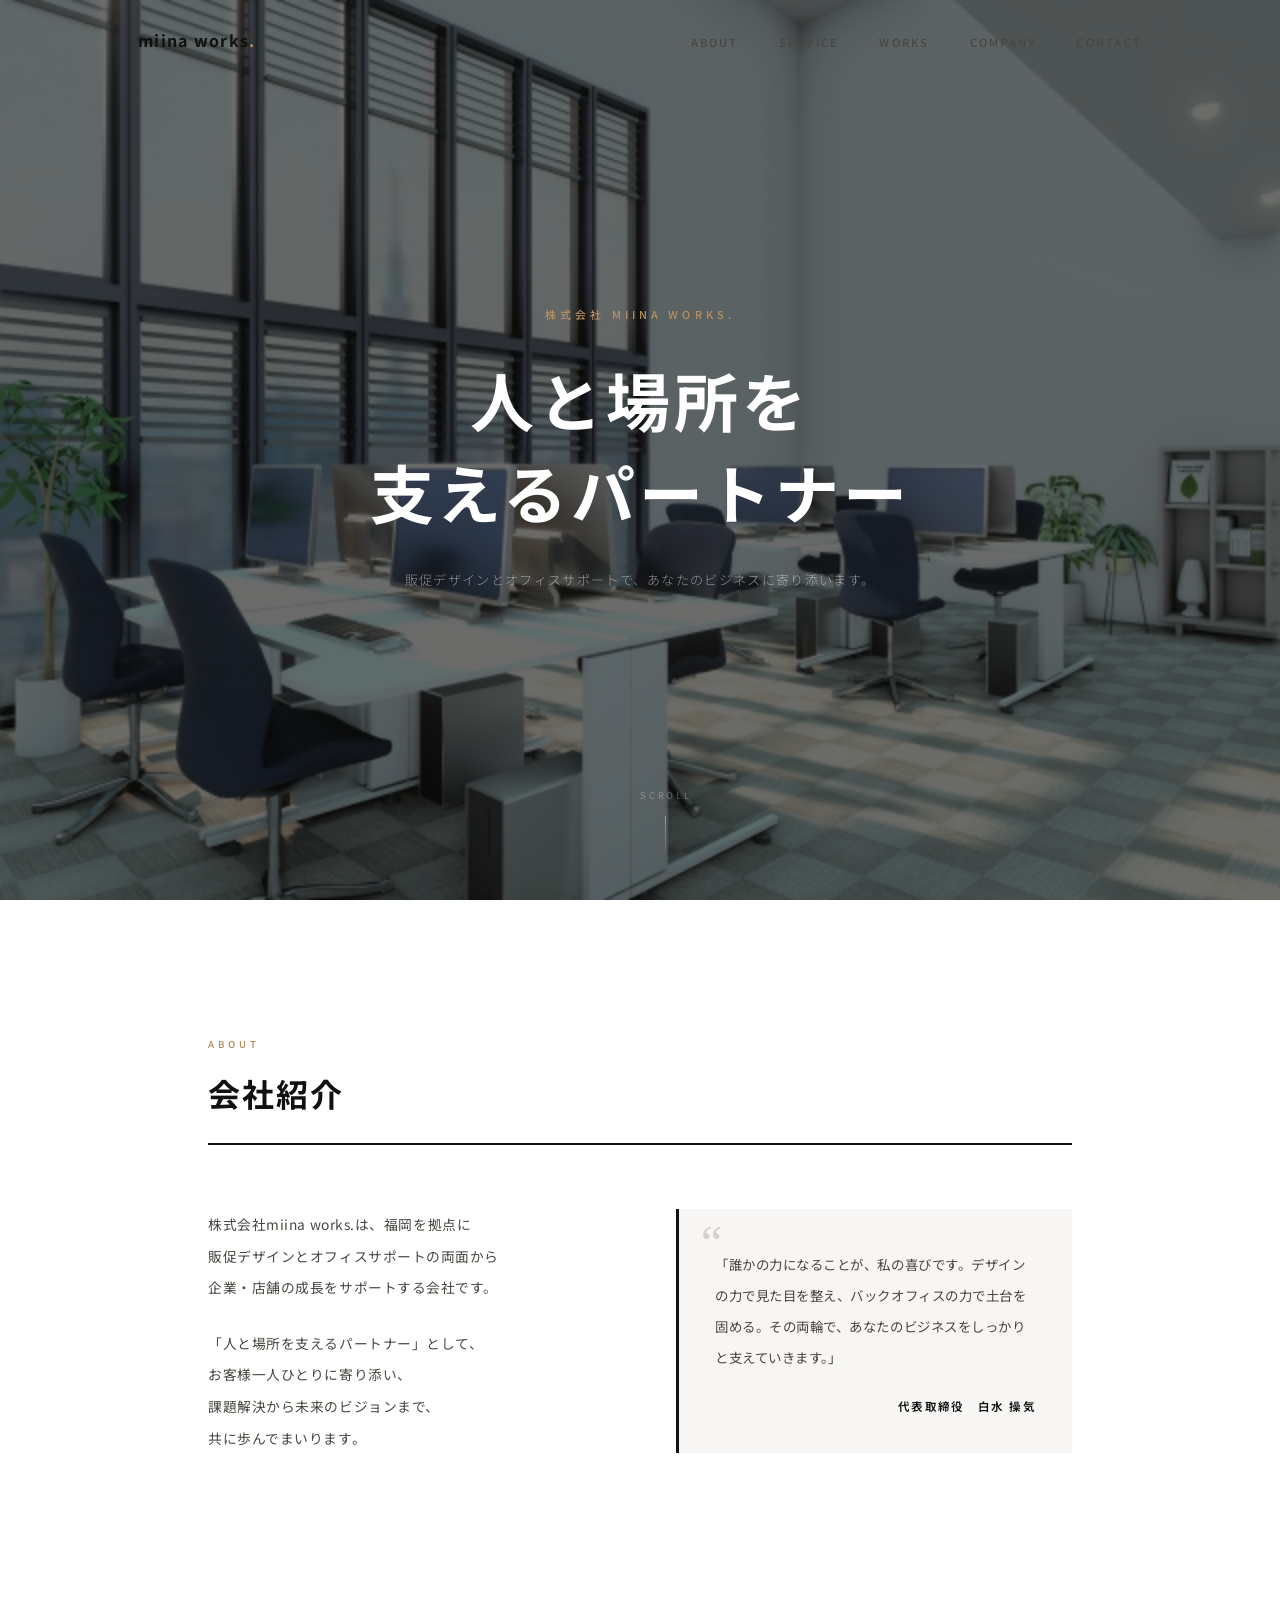
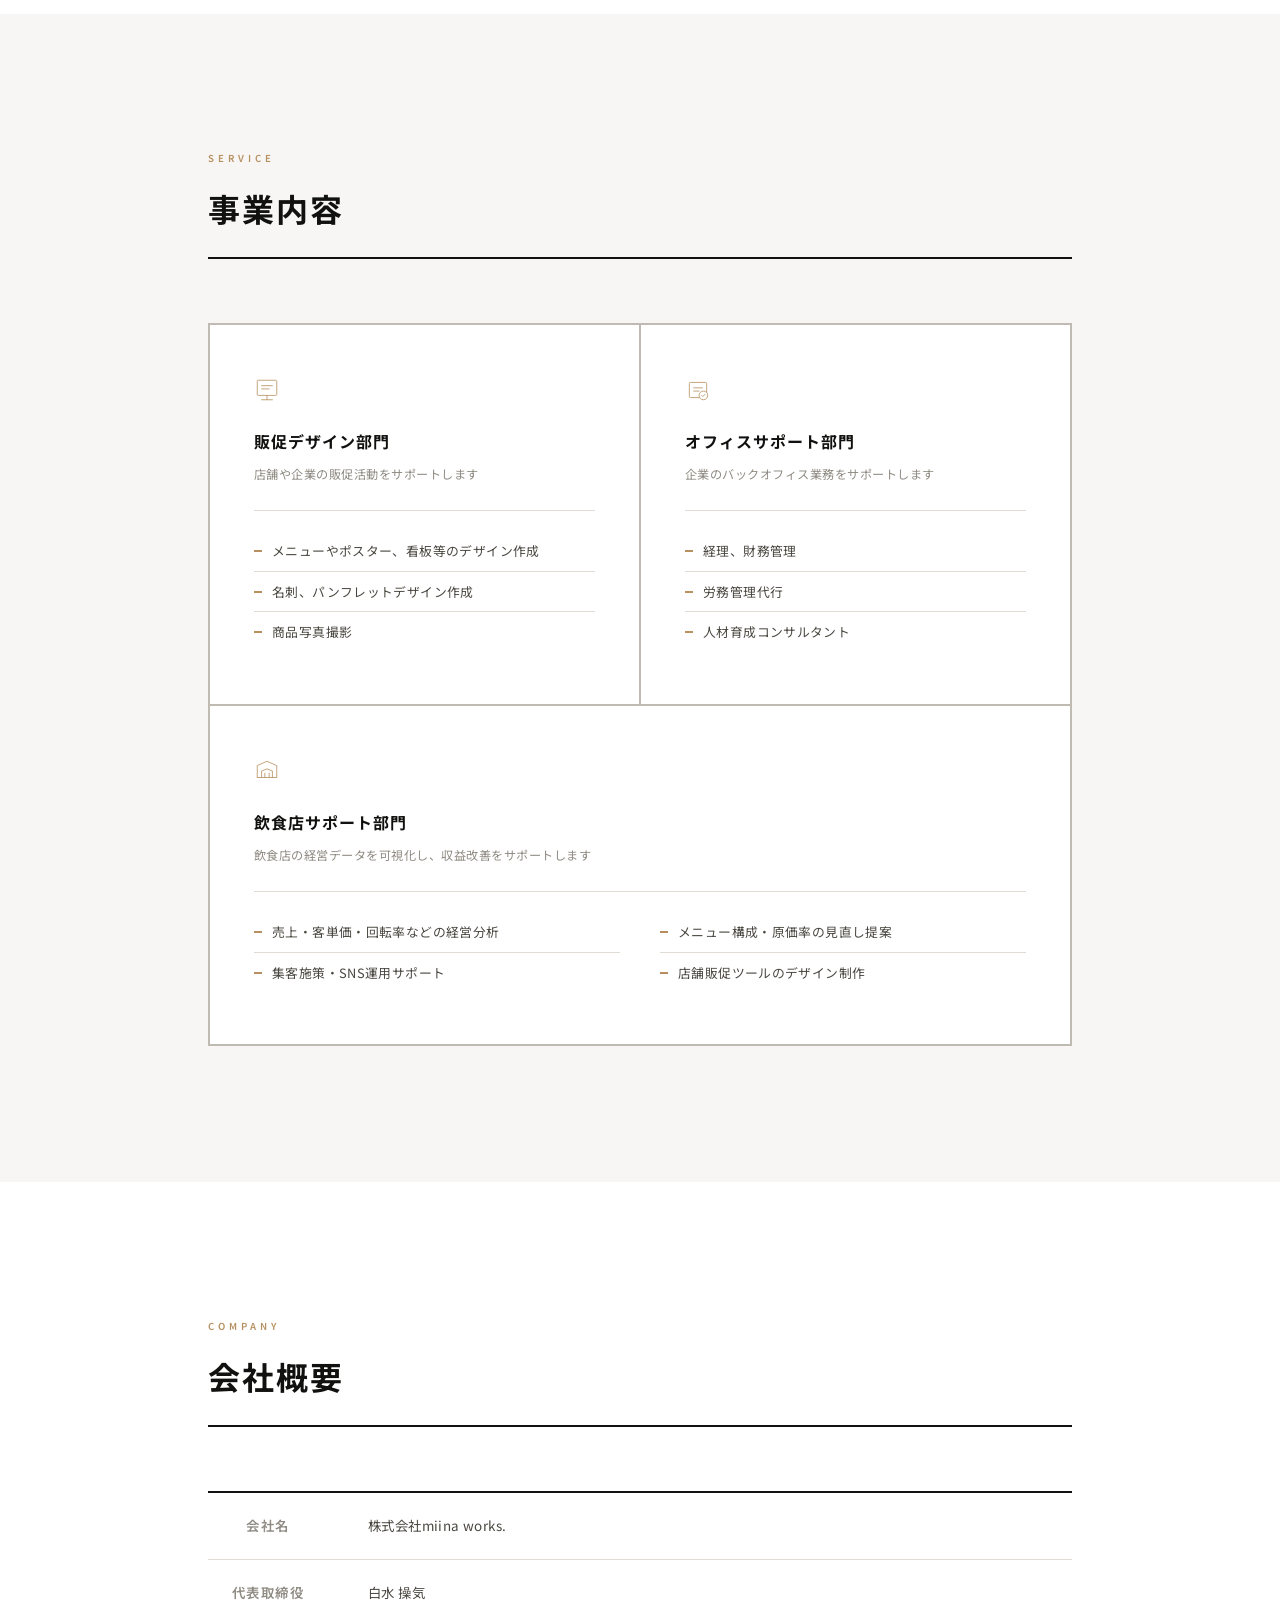
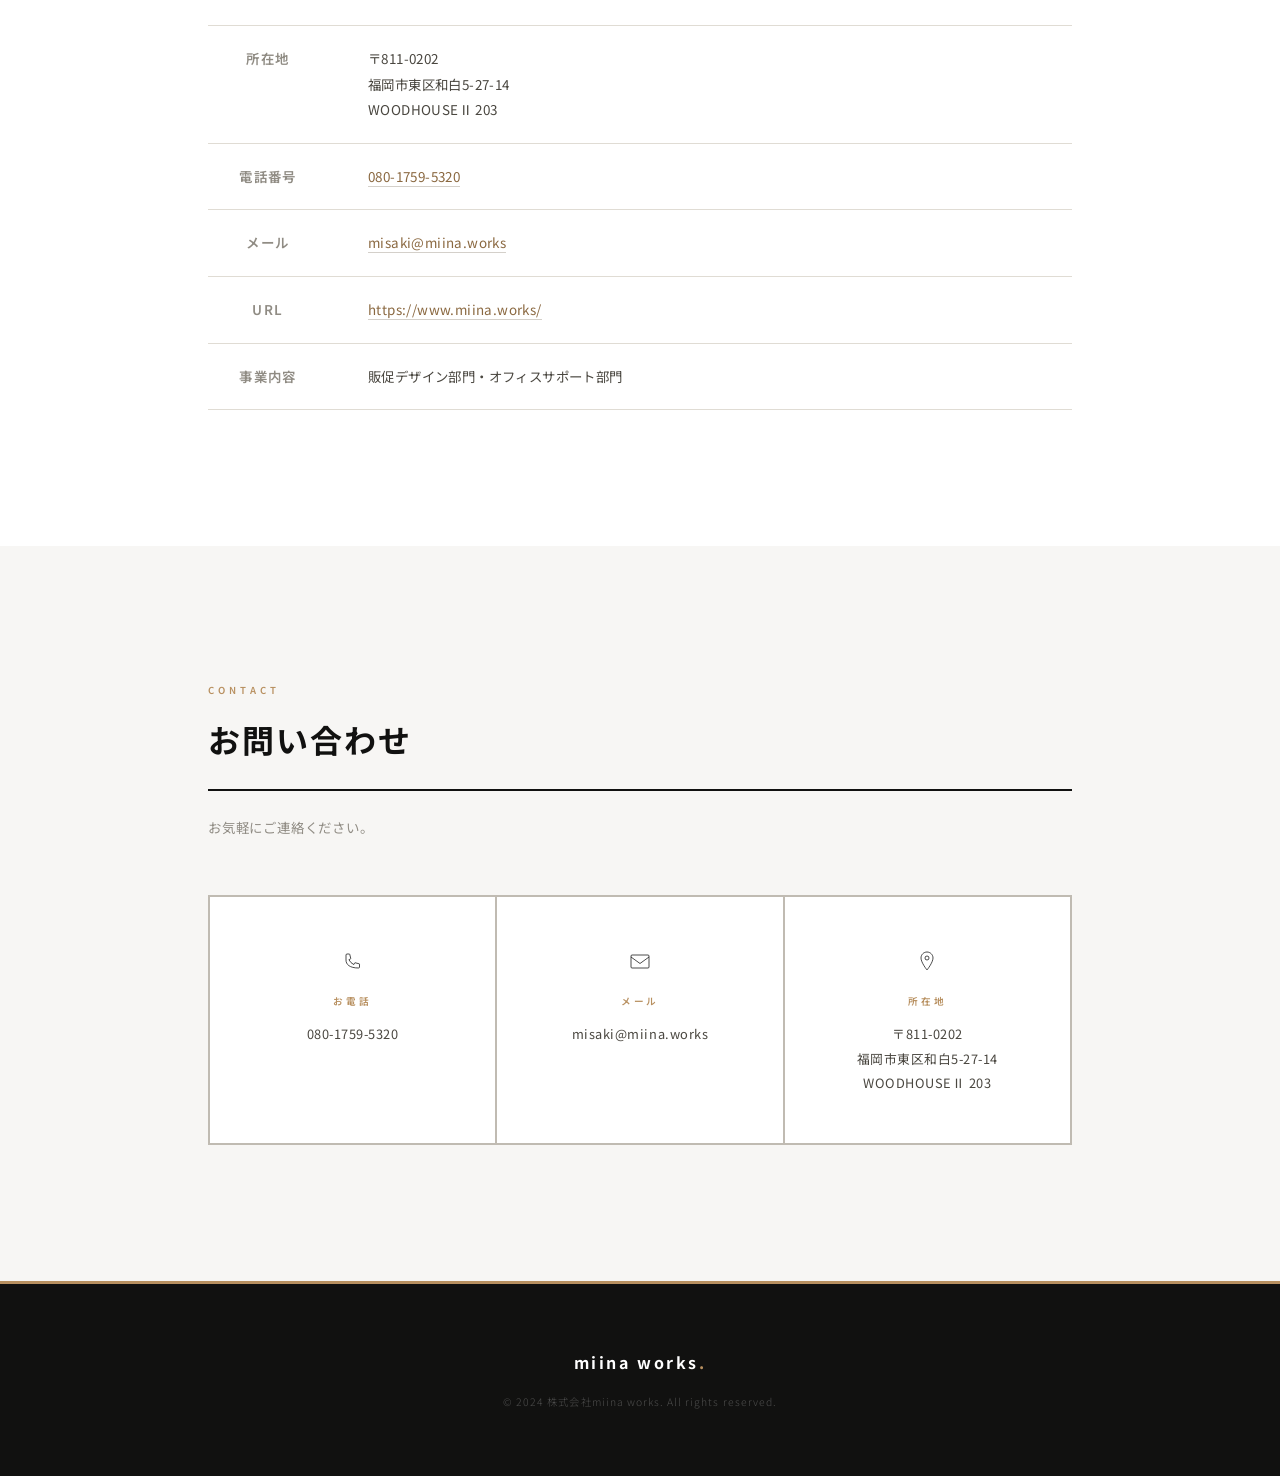
==== index.html @ 04c473a4 "feat: 制作実績ページ（works.html）追加・ナビにWorksリンク追加 Co-Authored-By: Claude Sonnet 4.6 <noreply@anthropic.com>" ====
<!DOCTYPE html>
<html lang="ja">
<head>
  <meta charset="UTF-8" />
  <meta name="viewport" content="width=device-width, initial-scale=1.0" />
  <title>株式会社miina works. | 人と場所を支えるパートナー</title>
  <meta name="description" content="株式会社miina works.は、販促デザインとオフィスサポートで企業・店舗の成長を支える福岡のパートナー企業です。" />
  <link rel="canonical" href="https://www.miina.works/" />

  <!-- OGP -->
  <meta property="og:type" content="website" />
  <meta property="og:url" content="https://www.miina.works/" />
  <meta property="og:title" content="株式会社miina works. | 人と場所を支えるパートナー" />
  <meta property="og:description" content="販促デザインとオフィスサポートで、あなたのビジネスに寄り添います。" />
  <meta property="og:locale" content="ja_JP" />
  <meta property="og:site_name" content="株式会社miina works." />

  <!-- Twitter Card -->
  <meta name="twitter:card" content="summary_large_image" />
  <meta name="twitter:title" content="株式会社miina works. | 人と場所を支えるパートナー" />
  <meta name="twitter:description" content="販促デザインとオフィスサポートで、あなたのビジネスに寄り添います。" />

  <link rel="stylesheet" href="style.css" />
  <link rel="preconnect" href="https://fonts.googleapis.com" />
  <link rel="preconnect" href="https://fonts.gstatic.com" crossorigin />
  <link href="https://fonts.googleapis.com/css2?family=Noto+Serif+JP:wght@300;400;500&family=Noto+Sans+JP:wght@300;400;500&display=swap" rel="stylesheet" />
</head>
<body>

  <!-- Header / Nav -->
  <header id="header">
    <div class="header-inner">
      <a href="#top" class="logo">miina works<span class="logo-dot">.</span></a>
      <nav>
        <ul class="nav-list">
          <li><a href="#about">About</a></li>
          <li><a href="#service">Service</a></li>
          <li><a href="works.html">Works</a></li>
          <li><a href="#company">Company</a></li>
          <li><a href="#contact">Contact</a></li>
        </ul>
      </nav>
      <button class="hamburger" aria-label="メニューを開く">
        <span></span><span></span><span></span>
      </button>
    </div>
    <div class="mobile-menu">
      <ul>
        <li><a href="#about">About</a></li>
        <li><a href="#service">Service</a></li>
        <li><a href="works.html">Works</a></li>
        <li><a href="#company">Company</a></li>
        <li><a href="#contact">Contact</a></li>
      </ul>
    </div>
  </header>

  <!-- Hero -->
  <section id="top" class="hero">
    <div class="hero-bg"></div>
    <div class="hero-content">
      <p class="hero-sub fade-in">株式会社 miina works.</p>
      <h1 class="hero-copy fade-in delay-1">人と場所を<br>支えるパートナー</h1>
      <p class="hero-desc fade-in delay-2">販促デザインとオフィスサポートで、<br class="sp-only">あなたのビジネスに寄り添います。</p>
    </div>
    <div class="scroll-indicator fade-in delay-3">
      <span>Scroll</span>
      <div class="scroll-line"></div>
    </div>
  </section>

  <!-- About -->
  <section id="about" class="section about">
    <div class="section-inner">
      <div class="section-label">About</div>
      <h2 class="section-title">会社紹介</h2>
      <div class="about-grid">
        <div class="about-text reveal">
          <p>株式会社miina works.は、福岡を拠点に<br>販促デザインとオフィスサポートの両面から<br>企業・店舗の成長をサポートする会社です。</p>
          <p>「人と場所を支えるパートナー」として、<br>お客様一人ひとりに寄り添い、<br>課題解決から未来のビジョンまで、<br>共に歩んでまいります。</p>
        </div>
        <div class="about-message reveal delay-1">
          <div class="message-card">
            <p class="message-text">「誰かの力になることが、私の喜びです。デザインの力で見た目を整え、バックオフィスの力で土台を固める。その両輪で、あなたのビジネスをしっかりと支えていきます。」</p>
            <p class="message-name">代表取締役　白水 操気</p>
          </div>
        </div>
      </div>
    </div>
  </section>

  <!-- Service -->
  <section id="service" class="section service">
    <div class="section-inner">
      <div class="section-label">Service</div>
      <h2 class="section-title">事業内容</h2>
      <div class="service-grid">
        <div class="service-card reveal">
          <div class="service-icon">
            <svg viewBox="0 0 48 48" fill="none" xmlns="http://www.w3.org/2000/svg">
              <rect x="6" y="6" width="36" height="28" rx="2" stroke="currentColor" stroke-width="1.5"/>
              <path d="M14 42h20M24 34v8" stroke="currentColor" stroke-width="1.5" stroke-linecap="round"/>
              <path d="M14 16h20M14 22h14" stroke="currentColor" stroke-width="1.5" stroke-linecap="round"/>
            </svg>
          </div>
          <h3 class="service-name">販促デザイン部門</h3>
          <p class="service-desc">店舗や企業の販促活動をサポートします</p>
          <ul class="service-list">
            <li>メニューやポスター、看板等のデザイン作成</li>
            <li>名刺、パンフレットデザイン作成</li>
            <li>商品写真撮影</li>
          </ul>
        </div>
        <div class="service-card reveal delay-1">
          <div class="service-icon">
            <svg viewBox="0 0 48 48" fill="none" xmlns="http://www.w3.org/2000/svg">
              <rect x="8" y="10" width="32" height="28" rx="2" stroke="currentColor" stroke-width="1.5"/>
              <path d="M16 20h16M16 26h10" stroke="currentColor" stroke-width="1.5" stroke-linecap="round"/>
              <circle cx="34" cy="34" r="8" fill="white" stroke="currentColor" stroke-width="1.5"/>
              <path d="M31 34l2 2 4-4" stroke="currentColor" stroke-width="1.5" stroke-linecap="round" stroke-linejoin="round"/>
            </svg>
          </div>
          <h3 class="service-name">オフィスサポート部門</h3>
          <p class="service-desc">企業のバックオフィス業務をサポートします</p>
          <ul class="service-list">
            <li>経理、財務管理</li>
            <li>労務管理代行</li>
            <li>人材育成コンサルタント</li>
          </ul>
        </div>
        <div class="service-card service-card--wide reveal delay-2">
          <div class="service-icon">
            <svg viewBox="0 0 48 48" fill="none" xmlns="http://www.w3.org/2000/svg">
              <path d="M6 36V14l18-8 18 8v22" stroke="currentColor" stroke-width="1.5" stroke-linejoin="round"/>
              <path d="M6 36h36" stroke="currentColor" stroke-width="1.5" stroke-linecap="round"/>
              <polyline points="14,36 14,24 24,20 34,24 34,36" stroke="currentColor" stroke-width="1.5" stroke-linejoin="round"/>
              <line x1="20" y1="36" x2="20" y2="28" stroke="currentColor" stroke-width="1.5" stroke-linecap="round"/>
              <line x1="28" y1="36" x2="28" y2="28" stroke="currentColor" stroke-width="1.5" stroke-linecap="round"/>
            </svg>
          </div>
          <h3 class="service-name">飲食店サポート部門</h3>
          <p class="service-desc">飲食店の経営データを可視化し、収益改善をサポートします</p>
          <ul class="service-list">
            <li>売上・客単価・回転率などの経営分析</li>
            <li>メニュー構成・原価率の見直し提案</li>
            <li>集客施策・SNS運用サポート</li>
            <li>店舗販促ツールのデザイン制作</li>
          </ul>
        </div>
      </div>
    </div>
  </section>

  <!-- Company -->
  <section id="company" class="section company">
    <div class="section-inner">
      <div class="section-label">Company</div>
      <h2 class="section-title">会社概要</h2>
      <div class="company-table-wrap reveal">
        <table class="company-table">
          <tbody>
            <tr>
              <th>会社名</th>
              <td>株式会社miina works.</td>
            </tr>
            <tr>
              <th>代表取締役</th>
              <td>白水 操気</td>
            </tr>
            <tr>
              <th>所在地</th>
              <td>〒811-0202<br>福岡市東区和白5-27-14<br>WOODHOUSEⅡ 203</td>
            </tr>
            <tr>
              <th>電話番号</th>
              <td><a href="tel:08017595320">080-1759-5320</a></td>
            </tr>
            <tr>
              <th>メール</th>
              <td><a href="mailto:misaki@miina.works">misaki@miina.works</a></td>
            </tr>
            <tr>
              <th>URL</th>
              <td><a href="https://www.miina.works/" target="_blank" rel="noopener">https://www.miina.works/</a></td>
            </tr>
            <tr>
              <th>事業内容</th>
              <td>販促デザイン部門・オフィスサポート部門</td>
            </tr>
          </tbody>
        </table>
      </div>
    </div>
  </section>

  <!-- Contact -->
  <section id="contact" class="section contact">
    <div class="section-inner">
      <div class="section-label">Contact</div>
      <h2 class="section-title">お問い合わせ</h2>
      <p class="contact-lead reveal">お気軽にご連絡ください。</p>
      <div class="contact-grid">
        <a href="tel:08017595320" class="contact-card reveal">
          <div class="contact-icon">
            <svg viewBox="0 0 48 48" fill="none" xmlns="http://www.w3.org/2000/svg">
              <path d="M10 12a2 2 0 012-2h4.5a1 1 0 01.97.757l2 8a1 1 0 01-.54 1.1l-3.1 1.55a22.06 22.06 0 009.77 9.77l1.55-3.1a1 1 0 011.1-.54l8 2a1 1 0 01.757.97V36a2 2 0 01-2 2C17.163 38 10 30.837 10 22v-10z" stroke="currentColor" stroke-width="1.5" stroke-linejoin="round"/>
            </svg>
          </div>
          <p class="contact-label">お電話</p>
          <p class="contact-value">080-1759-5320</p>
        </a>
        <a href="mailto:misaki@miina.works" class="contact-card reveal delay-1">
          <div class="contact-icon">
            <svg viewBox="0 0 48 48" fill="none" xmlns="http://www.w3.org/2000/svg">
              <rect x="6" y="12" width="36" height="26" rx="2" stroke="currentColor" stroke-width="1.5"/>
              <path d="M6 16l18 13 18-13" stroke="currentColor" stroke-width="1.5" stroke-linejoin="round"/>
            </svg>
          </div>
          <p class="contact-label">メール</p>
          <p class="contact-value">misaki@miina.works</p>
        </a>
        <div class="contact-card reveal delay-2">
          <div class="contact-icon">
            <svg viewBox="0 0 48 48" fill="none" xmlns="http://www.w3.org/2000/svg">
              <path d="M24 6C17.373 6 12 11.373 12 18c0 9 12 24 12 24s12-15 12-24c0-6.627-5.373-12-12-12z" stroke="currentColor" stroke-width="1.5"/>
              <circle cx="24" cy="18" r="4" stroke="currentColor" stroke-width="1.5"/>
            </svg>
          </div>
          <p class="contact-label">所在地</p>
          <p class="contact-value">〒811-0202<br>福岡市東区和白5-27-14<br>WOODHOUSEⅡ 203</p>
        </div>
      </div>
    </div>
  </section>

  <!-- Footer -->
  <footer class="footer">
    <div class="footer-inner">
      <p class="footer-logo">miina works<span>.</span></p>
      <p class="footer-copy">&copy; 2024 株式会社miina works. All rights reserved.</p>
    </div>
  </footer>

  <script src="script.js"></script>
</body>
</html>
---- style.css ----
/* ============================
   Reset & Base
============================ */
*, *::before, *::after {
  box-sizing: border-box;
  margin: 0;
  padding: 0;
}

:root {
  --white: #ffffff;
  --off-white: #f7f6f4;
  --gray-light: #f0eeeb;
  --gray-mid: #d4d0ca;
  --gray-dark: #3a3830;
  --black: #111110;
  --accent: #b89060;
  --accent-dark: #8a6840;
  --text-dark: #111110;
  --text-mid: #4a4740;
  --text-light: #908c84;
  --border: #e0dcd4;
  --border-dark: #c0bbb2;
  --shadow: rgba(0, 0, 0, 0.1);
  --font-gothic: 'Noto Sans JP', sans-serif;
  --font-serif: 'Noto Serif JP', serif;
  --ease: cubic-bezier(0.25, 0.46, 0.45, 0.94);
}

html {
  scroll-behavior: smooth;
  font-size: 16px;
}

body {
  font-family: var(--font-gothic);
  background: var(--white);
  color: var(--text-dark);
  line-height: 1.8;
  -webkit-font-smoothing: antialiased;
  -moz-osx-font-smoothing: grayscale;
}

a {
  color: inherit;
  text-decoration: none;
  transition: opacity 0.3s var(--ease);
}
a:hover { opacity: 0.6; }

ul { list-style: none; }
img { max-width: 100%; display: block; }

/* ============================
   Header
============================ */
#header {
  position: fixed;
  top: 0;
  left: 0;
  width: 100%;
  z-index: 100;
  transition: background 0.4s var(--ease), border-color 0.4s var(--ease);
  border-bottom: 1px solid transparent;
}

#header.scrolled {
  background: rgba(255, 255, 255, 0.95);
  backdrop-filter: blur(16px);
  -webkit-backdrop-filter: blur(16px);
  border-bottom-color: var(--border);
}

.header-inner {
  display: flex;
  align-items: center;
  justify-content: space-between;
  max-width: 1100px;
  margin: 0 auto;
  padding: 26px 48px;
  transition: padding 0.4s var(--ease);
}

#header.scrolled .header-inner {
  padding: 16px 48px;
}

.logo {
  font-family: var(--font-gothic);
  font-size: 1rem;
  font-weight: 700;
  letter-spacing: 0.08em;
  color: var(--black);
  text-transform: lowercase;
}
.logo-dot { color: var(--accent); }

.nav-list {
  display: flex;
  gap: 40px;
}

.nav-list a {
  font-size: 0.7rem;
  letter-spacing: 0.2em;
  font-weight: 500;
  color: var(--text-mid);
  text-transform: uppercase;
  position: relative;
}
.nav-list a::after {
  content: '';
  position: absolute;
  bottom: -4px;
  left: 0;
  width: 0;
  height: 2px;
  background: var(--black);
  transition: width 0.35s var(--ease);
}
.nav-list a:hover { opacity: 1; color: var(--black); }
.nav-list a:hover::after { width: 100%; }

/* Hamburger */
.hamburger {
  display: none;
  flex-direction: column;
  gap: 5px;
  background: none;
  border: none;
  cursor: pointer;
  padding: 4px;
}
.hamburger span {
  display: block;
  width: 24px;
  height: 2px;
  background: var(--black);
  transition: transform 0.35s var(--ease), opacity 0.35s var(--ease);
}
.hamburger.active span:nth-child(1) { transform: translateY(7px) rotate(45deg); }
.hamburger.active span:nth-child(2) { opacity: 0; }
.hamburger.active span:nth-child(3) { transform: translateY(-7px) rotate(-45deg); }

/* Mobile menu */
.mobile-menu {
  display: none;
  background: var(--white);
  max-height: 0;
  overflow: hidden;
  transition: max-height 0.5s var(--ease);
  border-top: 1px solid transparent;
}
.mobile-menu.open {
  max-height: 360px;
  padding: 16px 0 32px;
  border-top-color: var(--border);
}
.mobile-menu ul { text-align: center; }
.mobile-menu li { padding: 13px 0; }
.mobile-menu a {
  font-size: 0.75rem;
  letter-spacing: 0.2em;
  text-transform: uppercase;
  font-weight: 600;
  color: var(--text-dark);
}

/* ============================
   Hero
============================ */
.hero {
  position: relative;
  height: 100vh;
  min-height: 640px;
  display: flex;
  align-items: center;
  justify-content: center;
  overflow: hidden;
  background: var(--black);
}

.hero-bg {
  position: absolute;
  inset: 0;
  background-image: url('23856425_s.jpg');
  background-size: cover;
  background-position: center;
  background-repeat: no-repeat;
  opacity: 0.38;
}

.hero-content {
  position: relative;
  z-index: 1;
  text-align: center;
  padding: 0 32px;
}

.hero-sub {
  font-size: 0.68rem;
  letter-spacing: 0.38em;
  color: var(--accent);
  margin-bottom: 28px;
  font-weight: 500;
  text-transform: uppercase;
}

.hero-copy {
  font-family: var(--font-gothic);
  font-size: clamp(2.4rem, 6vw, 4rem);
  font-weight: 700;
  line-height: 1.45;
  letter-spacing: 0.06em;
  color: var(--white);
  margin-bottom: 28px;
}

.hero-desc {
  font-size: 0.82rem;
  color: rgba(255,255,255,0.5);
  letter-spacing: 0.1em;
  line-height: 2.2;
  font-weight: 300;
}

.scroll-indicator {
  position: absolute;
  bottom: 40px;
  left: 50%;
  transform: translateX(-50%);
  display: flex;
  flex-direction: column;
  align-items: center;
  gap: 12px;
}
.scroll-indicator span {
  font-size: 0.58rem;
  letter-spacing: 0.3em;
  color: rgba(255,255,255,0.3);
  font-weight: 400;
  text-transform: uppercase;
}
.scroll-line {
  width: 1px;
  height: 44px;
  background: linear-gradient(to bottom, var(--accent), transparent);
  animation: scrollAnim 2.2s ease-in-out infinite;
}
@keyframes scrollAnim {
  0%   { transform: scaleY(0); transform-origin: top; }
  50%  { transform: scaleY(1); transform-origin: top; }
  51%  { transform: scaleY(1); transform-origin: bottom; }
  100% { transform: scaleY(0); transform-origin: bottom; }
}

/* ============================
   Section — common
============================ */
.section { padding: 136px 0; }

.section-inner {
  max-width: 960px;
  margin: 0 auto;
  padding: 0 48px;
}

.section-label {
  font-size: 0.6rem;
  letter-spacing: 0.42em;
  color: var(--accent);
  text-transform: uppercase;
  margin-bottom: 12px;
  font-weight: 600;
}

.section-title {
  font-family: var(--font-gothic);
  font-size: clamp(1.5rem, 3.2vw, 2rem);
  font-weight: 700;
  letter-spacing: 0.06em;
  color: var(--text-dark);
  margin-bottom: 64px;
  padding-bottom: 20px;
  border-bottom: 2px solid var(--black);
  position: relative;
}

/* ============================
   About
============================ */
.about { background: var(--white); }

.about-grid {
  display: grid;
  grid-template-columns: 1fr 1fr;
  gap: 72px;
  align-items: start;
}

.about-text p {
  font-size: 0.86rem;
  color: var(--text-mid);
  line-height: 2.3;
  margin-bottom: 24px;
  font-weight: 400;
  letter-spacing: 0.04em;
}

.message-card {
  background: var(--off-white);
  border-left: 3px solid var(--black);
  padding: 40px 36px 36px;
  position: relative;
}
.message-card::before {
  content: '\201C';
  position: absolute;
  top: 10px;
  left: 22px;
  font-family: Georgia, serif;
  font-size: 3rem;
  color: var(--gray-mid);
  line-height: 1;
}

.message-text {
  font-size: 0.84rem;
  line-height: 2.3;
  color: var(--text-mid);
  margin-bottom: 24px;
  font-weight: 400;
  letter-spacing: 0.04em;
}

.message-name {
  font-size: 0.72rem;
  letter-spacing: 0.12em;
  color: var(--text-dark);
  text-align: right;
  font-weight: 600;
}

/* ============================
   Service
============================ */
.service { background: var(--off-white); }

.service-grid {
  display: grid;
  grid-template-columns: 1fr 1fr;
  gap: 2px;
  background: var(--border-dark);
  border: 2px solid var(--border-dark);
}

.service-card {
  background: var(--white);
  padding: 52px 44px;
  position: relative;
  transition: background 0.35s var(--ease);
}
.service-card:hover {
  background: var(--off-white);
}

/* 3枚目は2カラムをまたいでフル幅 */
.service-card--wide {
  grid-column: 1 / -1;
}

.service-icon {
  width: 26px;
  height: 26px;
  color: var(--accent);
  margin-bottom: 24px;
}
.service-icon svg { width: 100%; height: 100%; }

.service-name {
  font-family: var(--font-gothic);
  font-size: 1rem;
  font-weight: 700;
  letter-spacing: 0.06em;
  margin-bottom: 8px;
  color: var(--black);
}

.service-desc {
  font-size: 0.76rem;
  color: var(--text-light);
  margin-bottom: 24px;
  letter-spacing: 0.04em;
  font-weight: 400;
  line-height: 1.8;
}

.service-list {
  border-top: 1px solid var(--border);
  padding-top: 20px;
}
.service-list li {
  font-size: 0.8rem;
  color: var(--text-mid);
  padding: 9px 0 9px 18px;
  border-bottom: 1px solid var(--border);
  position: relative;
  letter-spacing: 0.03em;
  font-weight: 400;
  line-height: 1.7;
}
.service-list li:last-child { border-bottom: none; }
.service-list li::before {
  content: '';
  position: absolute;
  left: 0;
  top: 50%;
  transform: translateY(-50%);
  width: 8px;
  height: 2px;
  background: var(--accent);
}

/* フル幅カードはリストを2列に */
.service-card--wide .service-list {
  display: grid;
  grid-template-columns: 1fr 1fr;
  gap: 0 40px;
}
.service-card--wide .service-list li:nth-last-child(-n+2) {
  border-bottom: none;
}

/* ============================
   Company
============================ */
.company { background: var(--white); }

.company-table-wrap { overflow-x: auto; }

.company-table {
  width: 100%;
  border-collapse: collapse;
}

.company-table th,
.company-table td {
  padding: 20px 0;
  border-bottom: 1px solid var(--border);
  font-size: 0.84rem;
  vertical-align: top;
  line-height: 1.9;
}

.company-table tr:first-child th,
.company-table tr:first-child td {
  border-top: 2px solid var(--black);
}

.company-table th {
  width: 160px;
  min-width: 120px;
  color: var(--text-light);
  font-weight: 600;
  letter-spacing: 0.1em;
  padding-right: 40px;
  white-space: nowrap;
}

.company-table td {
  color: var(--text-mid);
  font-weight: 400;
  letter-spacing: 0.03em;
}

.company-table td a {
  color: var(--accent-dark);
  border-bottom: 1px solid var(--gray-mid);
  transition: border-color 0.3s var(--ease);
}
.company-table td a:hover {
  opacity: 1;
  border-color: var(--accent-dark);
}

/* ============================
   Contact
============================ */
.contact { background: var(--off-white); }

.contact-lead {
  font-size: 0.84rem;
  color: var(--text-light);
  margin-bottom: 56px;
  margin-top: -40px;
  letter-spacing: 0.06em;
  font-weight: 400;
}

.contact-grid {
  display: grid;
  grid-template-columns: repeat(3, 1fr);
  gap: 2px;
  background: var(--border-dark);
  border: 2px solid var(--border-dark);
}

.contact-card {
  background: var(--white);
  padding: 52px 32px 48px;
  text-align: center;
  display: block;
  transition: background 0.35s var(--ease);
}
.contact-card:hover {
  background: var(--black);
  opacity: 1;
}
.contact-card:hover .contact-icon { color: var(--accent); }
.contact-card:hover .contact-label { color: var(--accent); }
.contact-card:hover .contact-value { color: rgba(255,255,255,0.75); }

.contact-icon {
  width: 24px;
  height: 24px;
  color: var(--black);
  margin: 0 auto 20px;
  transition: color 0.35s var(--ease);
}
.contact-icon svg { width: 100%; height: 100%; }

.contact-label {
  font-size: 0.6rem;
  letter-spacing: 0.3em;
  color: var(--accent);
  margin-bottom: 12px;
  font-weight: 600;
  text-transform: uppercase;
  transition: color 0.35s var(--ease);
}

.contact-value {
  font-size: 0.8rem;
  color: var(--text-mid);
  line-height: 1.9;
  font-weight: 400;
  letter-spacing: 0.04em;
  transition: color 0.35s var(--ease);
}

/* ============================
   Footer
============================ */
.footer {
  background: var(--black);
  padding: 64px 48px;
  border-top: 3px solid var(--accent);
}

.footer-inner {
  max-width: 960px;
  margin: 0 auto;
  text-align: center;
}

.footer-logo {
  font-family: var(--font-gothic);
  font-size: 1rem;
  font-weight: 700;
  color: var(--white);
  letter-spacing: 0.16em;
  margin-bottom: 16px;
  text-transform: lowercase;
}
.footer-logo span { color: var(--accent); }

.footer-copy {
  font-size: 0.65rem;
  color: rgba(255,255,255,0.25);
  letter-spacing: 0.1em;
  font-weight: 300;
}

/* ============================
   Animations
============================ */
.fade-in {
  opacity: 0;
  transform: translateY(14px);
  animation: fadeUp 1s var(--ease) forwards;
}
.delay-1 { animation-delay: 0.22s; }
.delay-2 { animation-delay: 0.44s; }
.delay-3 { animation-delay: 0.8s; }

@keyframes fadeUp {
  to { opacity: 1; transform: translateY(0); }
}

.reveal {
  opacity: 0;
  transform: translateY(20px);
  transition: opacity 0.8s var(--ease), transform 0.8s var(--ease);
}
.reveal.visible {
  opacity: 1;
  transform: translateY(0);
}
.reveal.delay-1 { transition-delay: 0.12s; }
.reveal.delay-2 { transition-delay: 0.24s; }

/* ============================
   Utilities
============================ */
.sp-only { display: none; }

/* ============================
   Responsive
============================ */
@media (max-width: 768px) {
  .nav-list { display: none; }
  .hamburger { display: flex; }
  .mobile-menu { display: block; }

  .header-inner { padding: 18px 24px; }
  #header.scrolled .header-inner { padding: 12px 24px; }

  .section { padding: 88px 0; }
  .section-inner { padding: 0 24px; }
  .section-title { margin-bottom: 40px; }

  .sp-only { display: inline; }

  .about-grid { grid-template-columns: 1fr; gap: 40px; }

  .service-grid {
    grid-template-columns: 1fr;
  }
  .service-card--wide { grid-column: auto; }
  .service-card--wide .service-list { grid-template-columns: 1fr; }
  .service-card--wide .service-list li:nth-last-child(-n+2) {
    border-bottom: 1px solid var(--border);
  }
  .service-card--wide .service-list li:last-child { border-bottom: none; }

  .service-card { padding: 40px 28px; }

  .contact-grid { grid-template-columns: 1fr; }
  .contact-card { padding: 40px 24px 36px; }
  .contact-card:hover { background: var(--off-white); }
  .contact-card:hover .contact-value { color: var(--text-mid); }

  .company-table th {
    width: 90px;
    min-width: 90px;
    padding-right: 16px;
    font-size: 0.76rem;
  }
  .company-table td { font-size: 0.78rem; }

  .message-card { padding: 32px 24px 28px; }
}

@media (max-width: 480px) {
  .hero { min-height: 100svh; }
  .hero-copy { font-size: 2rem; }
  .footer { padding: 48px 24px; }
}
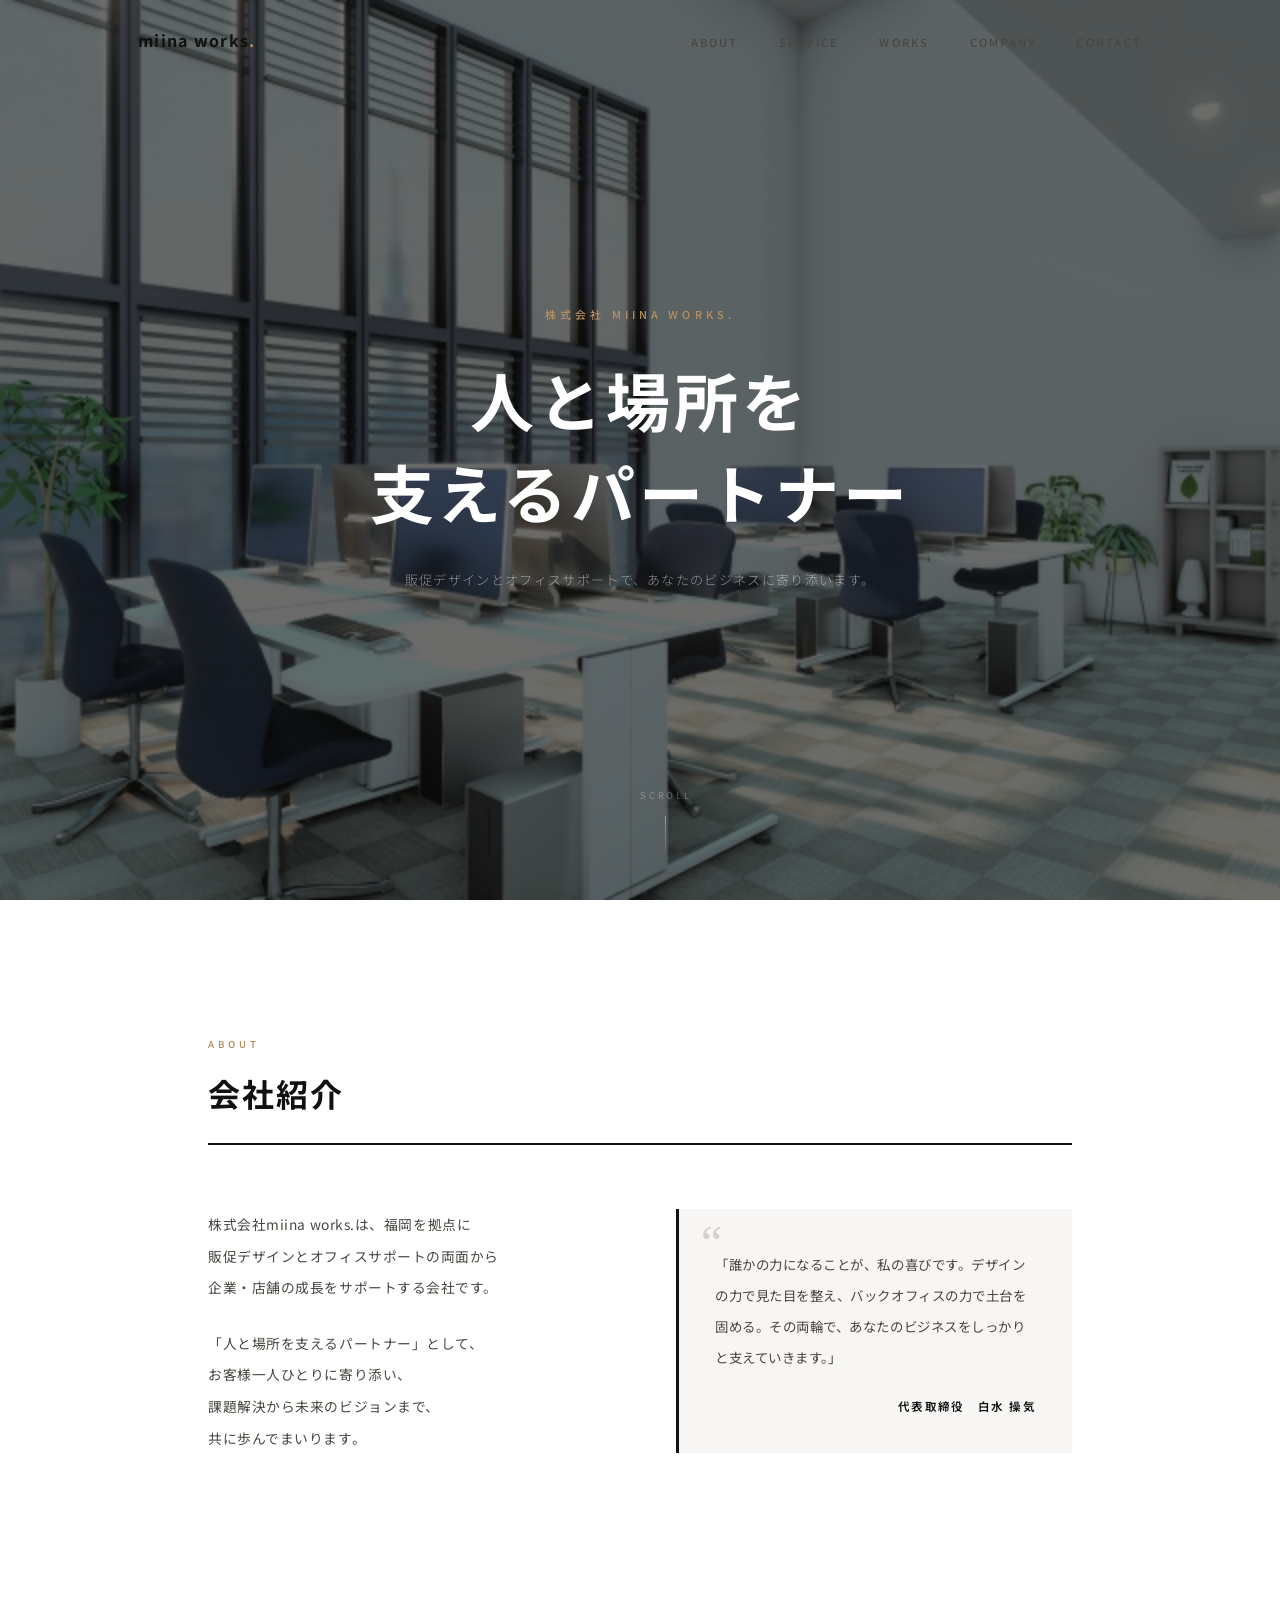
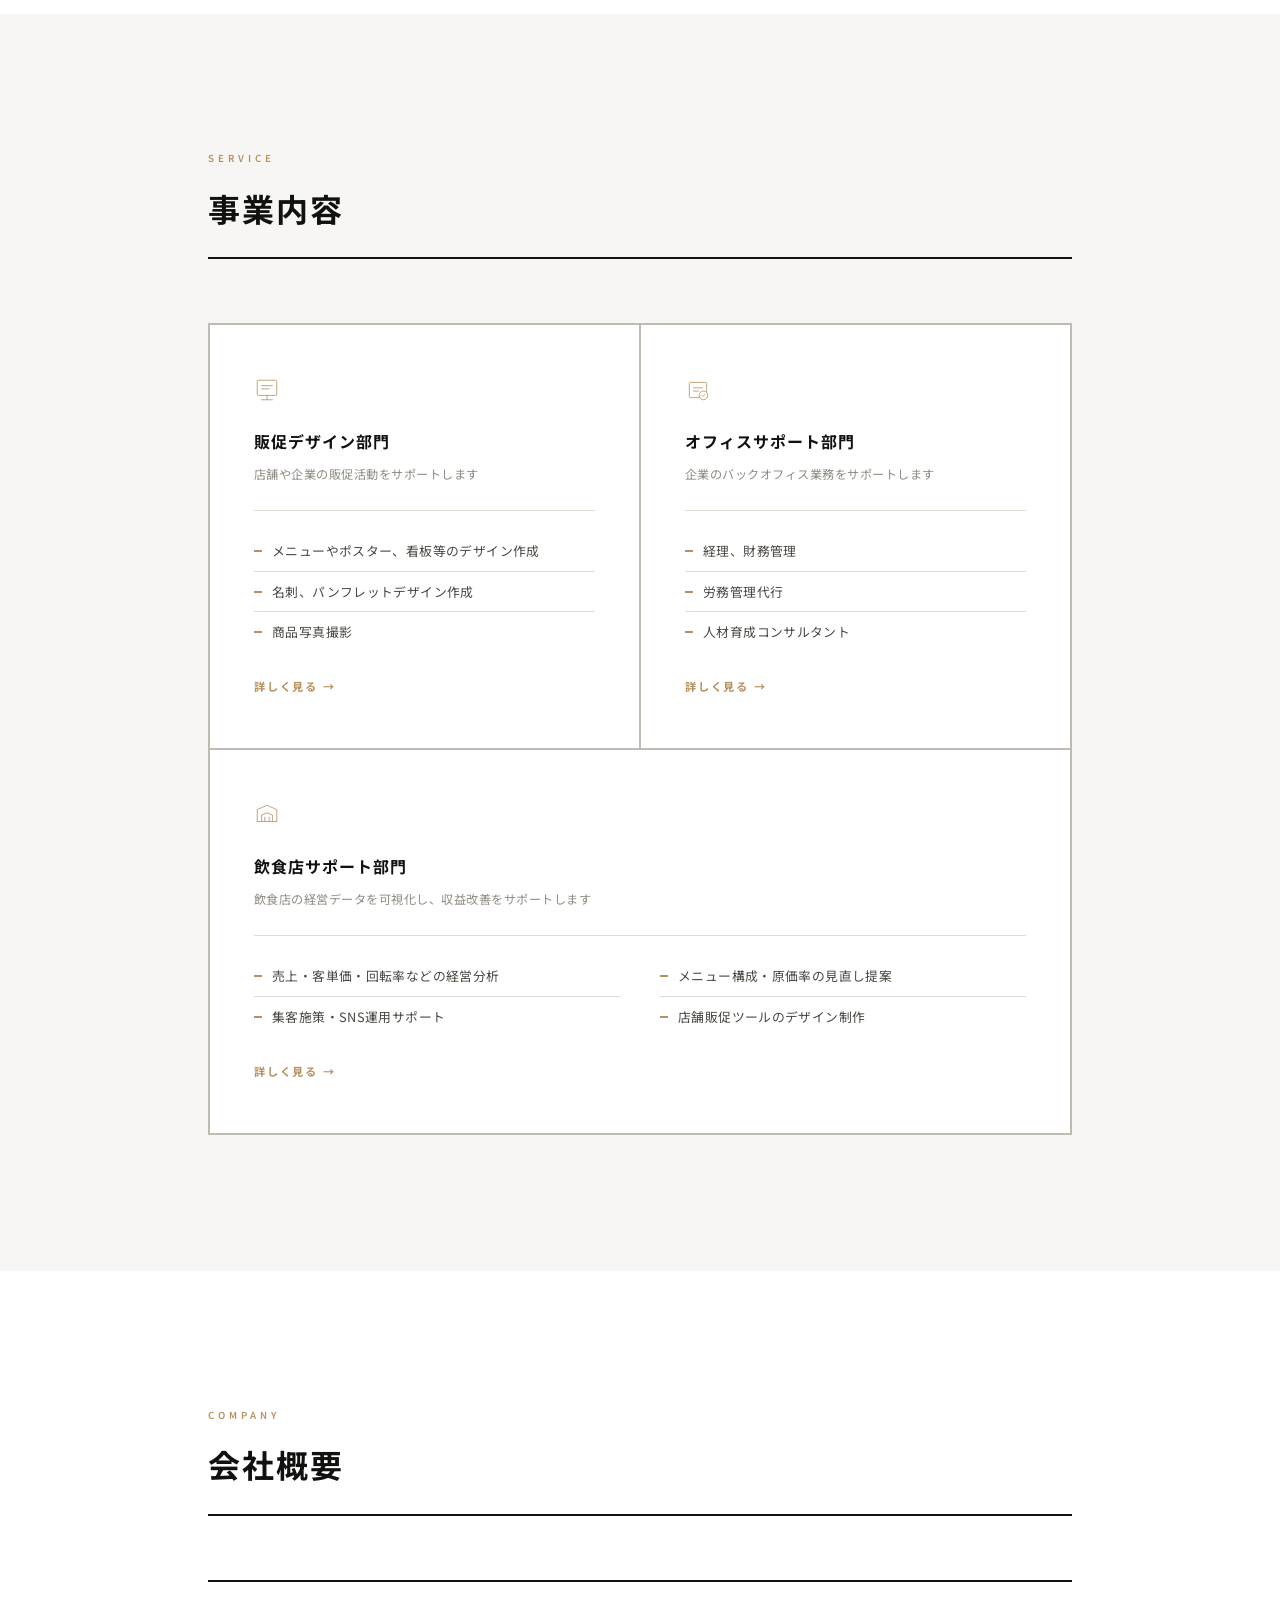
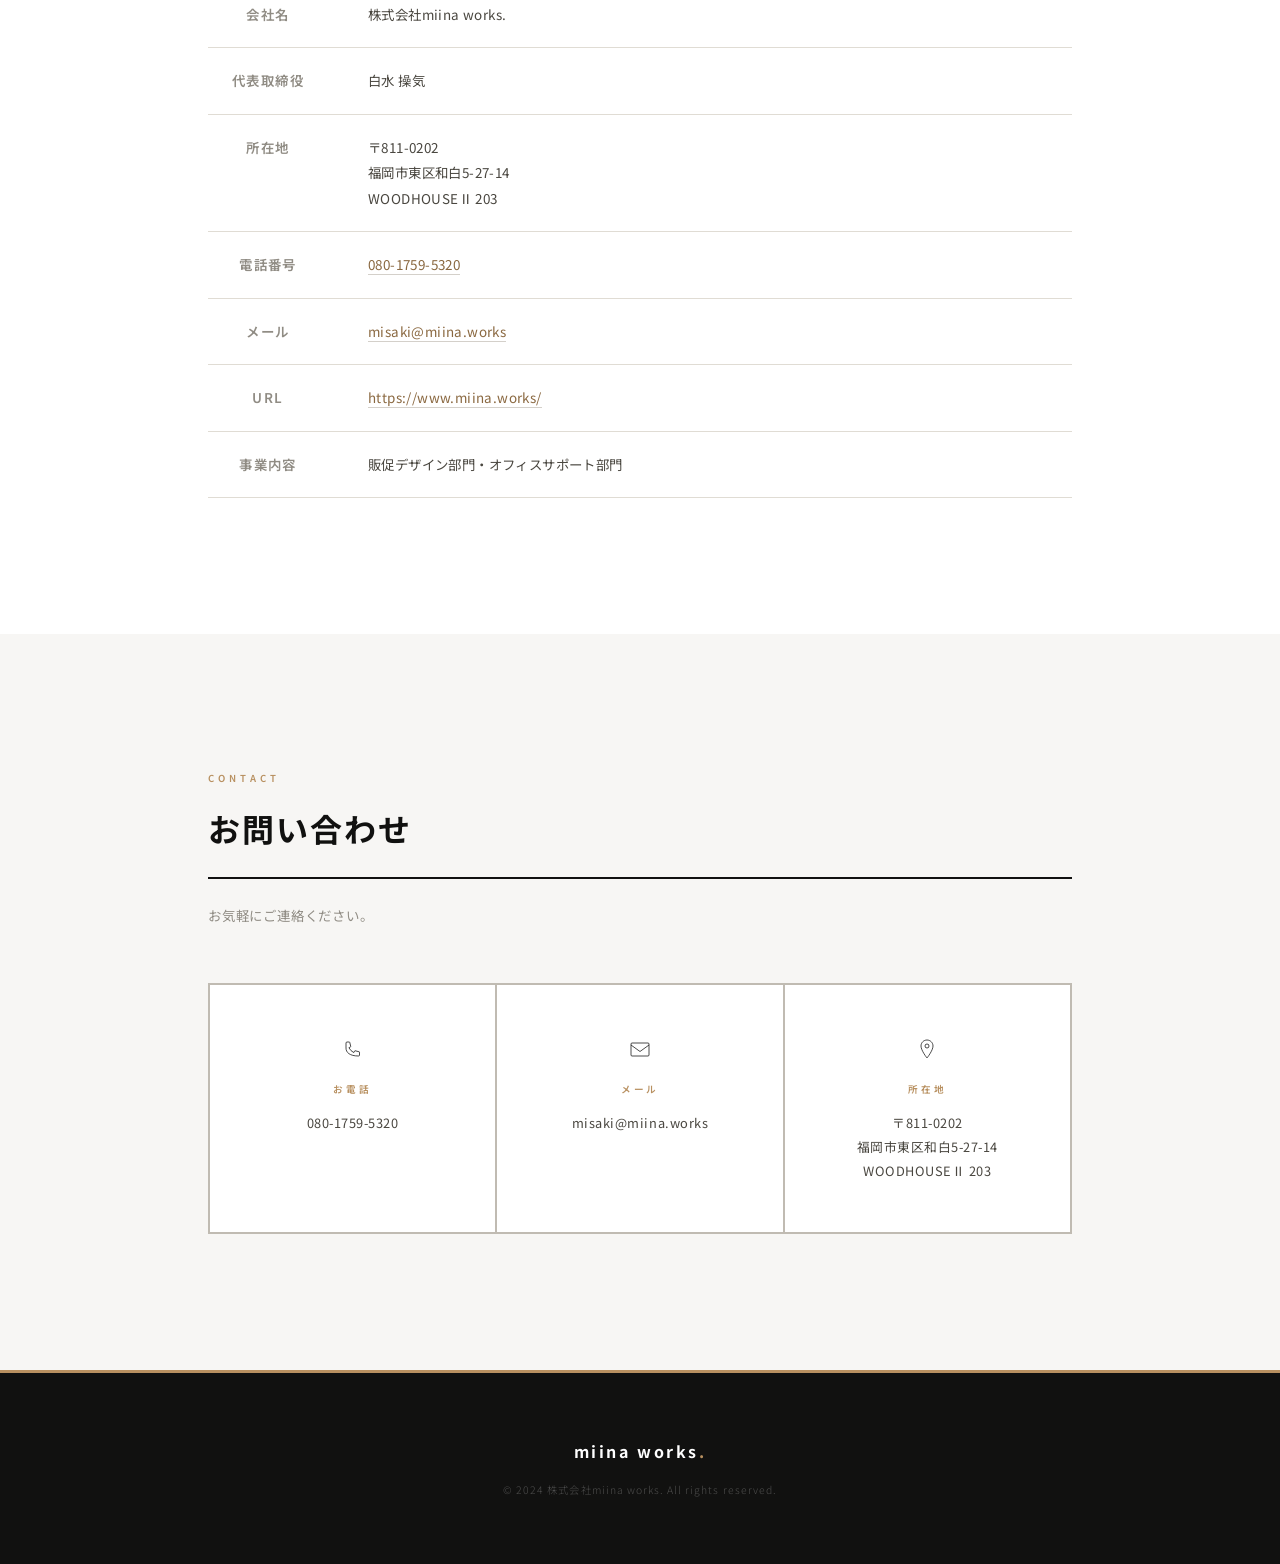
==== commit fb69744d: "feat: 事業内容カードから各サービス詳細ページへリンク追加 Co-Authored-By: Claude Sonnet 4.6 <noreply@anthropic.com>" ====
--- a/index.html
+++ b/index.html
@@ -30,7 +30,7 @@
   <!-- Header / Nav -->
   <header id="header">
     <div class="header-inner">
-      <a href="#top" class="logo">miina works<span class="logo-dot">.</span></a>
+      <a href="index.html" class="logo">miina works<span class="logo-dot">.</span></a>
       <nav>
         <ul class="nav-list">
           <li><a href="#about">About</a></li>
@@ -95,7 +95,7 @@
       <div class="section-label">Service</div>
       <h2 class="section-title">事業内容</h2>
       <div class="service-grid">
-        <div class="service-card reveal">
+        <a href="service-design.html" class="service-card service-card--link reveal">
           <div class="service-icon">
             <svg viewBox="0 0 48 48" fill="none" xmlns="http://www.w3.org/2000/svg">
               <rect x="6" y="6" width="36" height="28" rx="2" stroke="currentColor" stroke-width="1.5"/>
@@ -110,8 +110,9 @@
             <li>名刺、パンフレットデザイン作成</li>
             <li>商品写真撮影</li>
           </ul>
-        </div>
-        <div class="service-card reveal delay-1">
+          <span class="service-more">詳しく見る →</span>
+        </a>
+        <a href="service-office.html" class="service-card service-card--link reveal delay-1">
           <div class="service-icon">
             <svg viewBox="0 0 48 48" fill="none" xmlns="http://www.w3.org/2000/svg">
               <rect x="8" y="10" width="32" height="28" rx="2" stroke="currentColor" stroke-width="1.5"/>
@@ -127,8 +128,9 @@
             <li>労務管理代行</li>
             <li>人材育成コンサルタント</li>
           </ul>
-        </div>
-        <div class="service-card service-card--wide reveal delay-2">
+          <span class="service-more">詳しく見る →</span>
+        </a>
+        <a href="service-restaurant.html" class="service-card service-card--wide service-card--link reveal delay-2">
           <div class="service-icon">
             <svg viewBox="0 0 48 48" fill="none" xmlns="http://www.w3.org/2000/svg">
               <path d="M6 36V14l18-8 18 8v22" stroke="currentColor" stroke-width="1.5" stroke-linejoin="round"/>
@@ -146,7 +148,8 @@
             <li>集客施策・SNS運用サポート</li>
             <li>店舗販促ツールのデザイン制作</li>
           </ul>
-        </div>
+          <span class="service-more">詳しく見る →</span>
+        </a>
       </div>
     </div>
   </section>
--- a/style.css
+++ b/style.css
@@ -421,6 +421,30 @@
   background: var(--accent);
 }
 
+/* リンクカード */
+.service-card--link {
+  display: flex;
+  flex-direction: column;
+  color: inherit;
+  cursor: pointer;
+}
+.service-card--link:hover { opacity: 1; }
+
+.service-more {
+  display: inline-block;
+  margin-top: auto;
+  padding-top: 24px;
+  font-size: 0.7rem;
+  font-weight: 700;
+  letter-spacing: 0.16em;
+  color: var(--accent);
+  text-transform: uppercase;
+  transition: letter-spacing 0.3s var(--ease);
+}
+.service-card--link:hover .service-more {
+  letter-spacing: 0.24em;
+}
+
 /* フル幅カードはリストを2列に */
 .service-card--wide .service-list {
   display: grid;
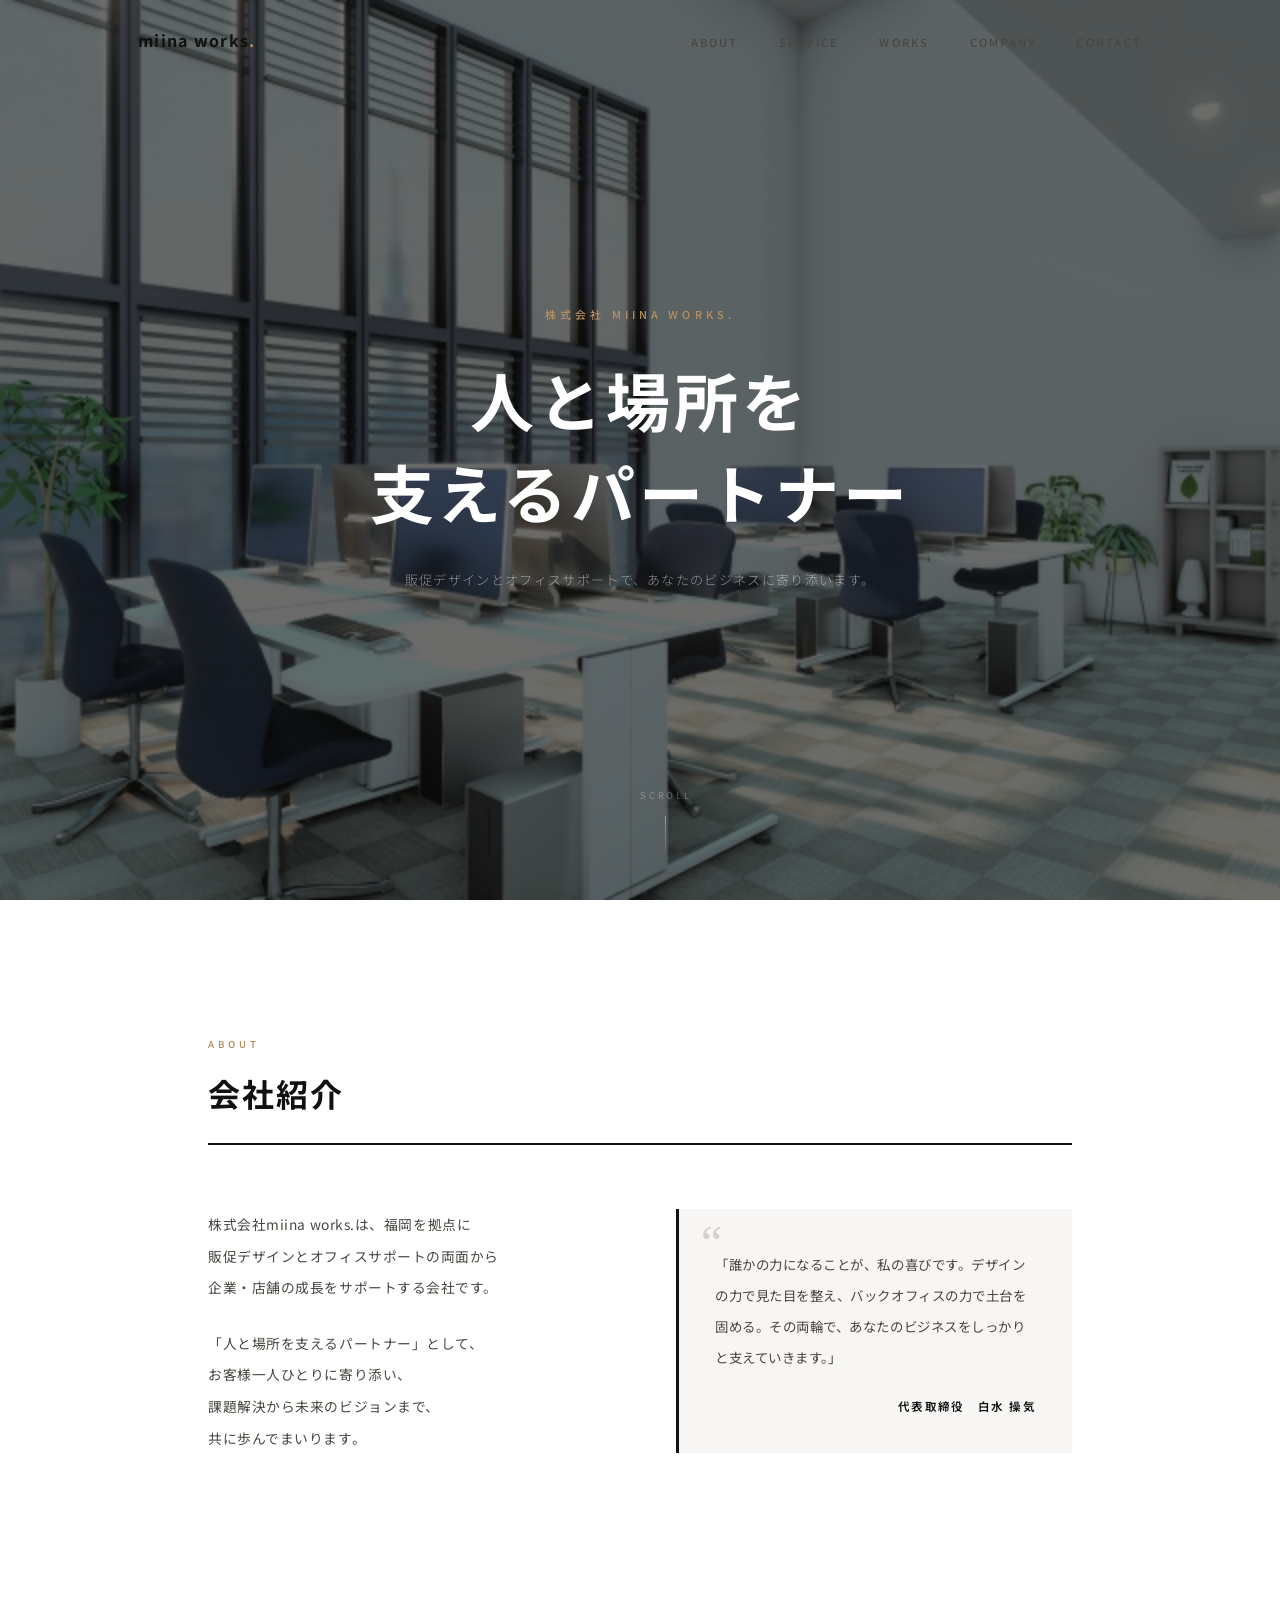
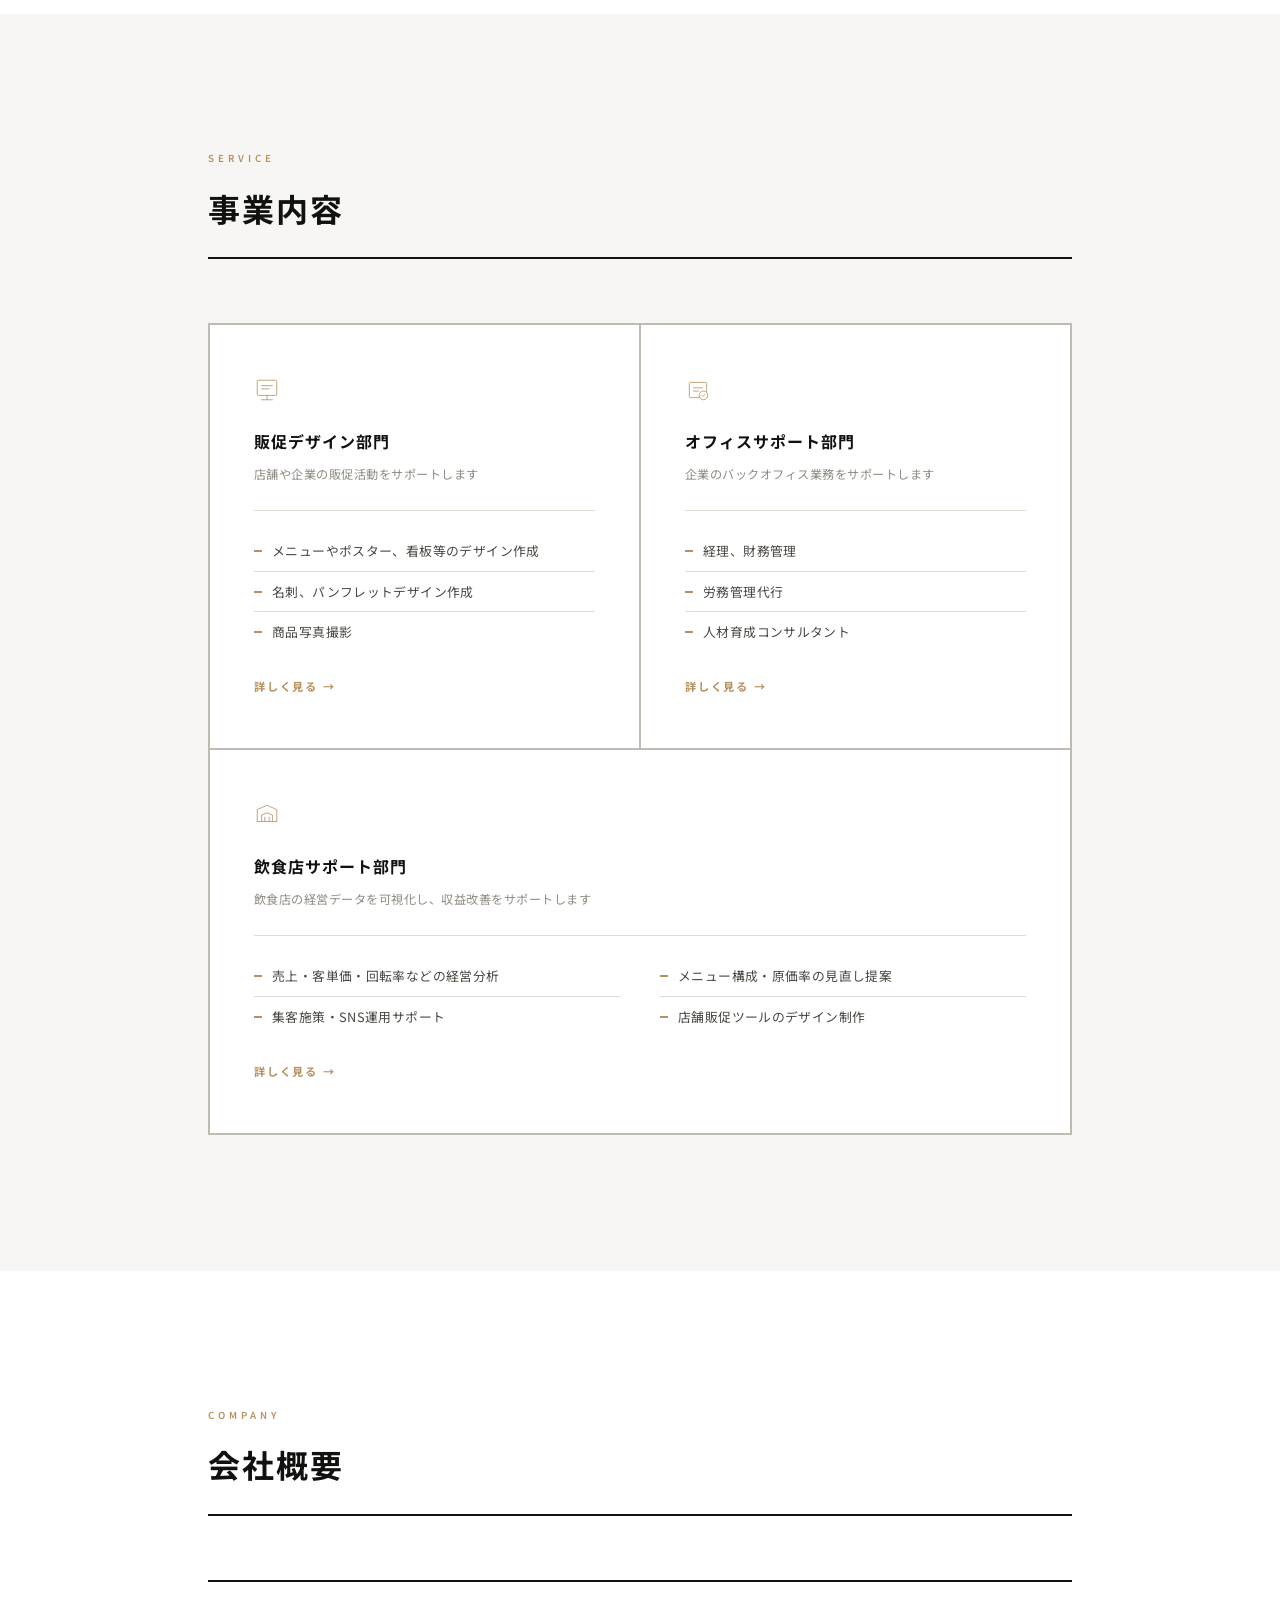
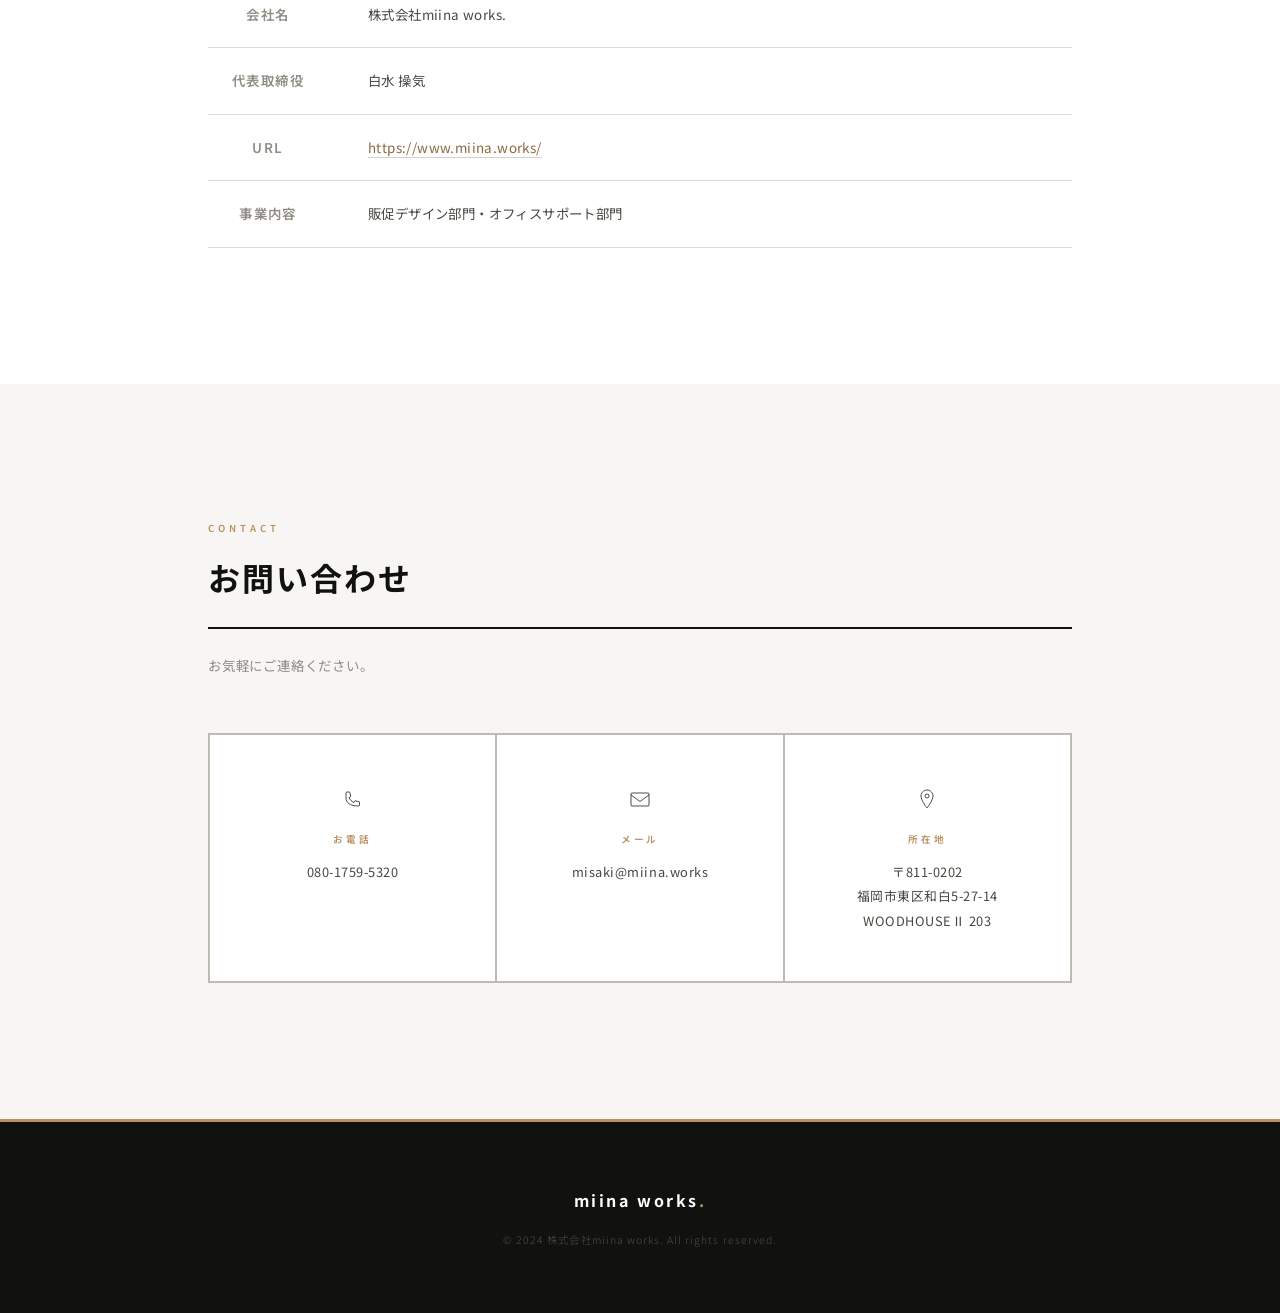
==== commit 58c453a9: "fix: 会社概要から住所・電話番号・メールアドレスを非表示 Co-Authored-By: Claude Sonnet 4.6 <noreply@anthropic.com>" ====
--- a/index.html
+++ b/index.html
@@ -171,18 +171,6 @@
               <td>白水 操気</td>
             </tr>
             <tr>
-              <th>所在地</th>
-              <td>〒811-0202<br>福岡市東区和白5-27-14<br>WOODHOUSEⅡ 203</td>
-            </tr>
-            <tr>
-              <th>電話番号</th>
-              <td><a href="tel:08017595320">080-1759-5320</a></td>
-            </tr>
-            <tr>
-              <th>メール</th>
-              <td><a href="mailto:misaki@miina.works">misaki@miina.works</a></td>
-            </tr>
-            <tr>
               <th>URL</th>
               <td><a href="https://www.miina.works/" target="_blank" rel="noopener">https://www.miina.works/</a></td>
             </tr>
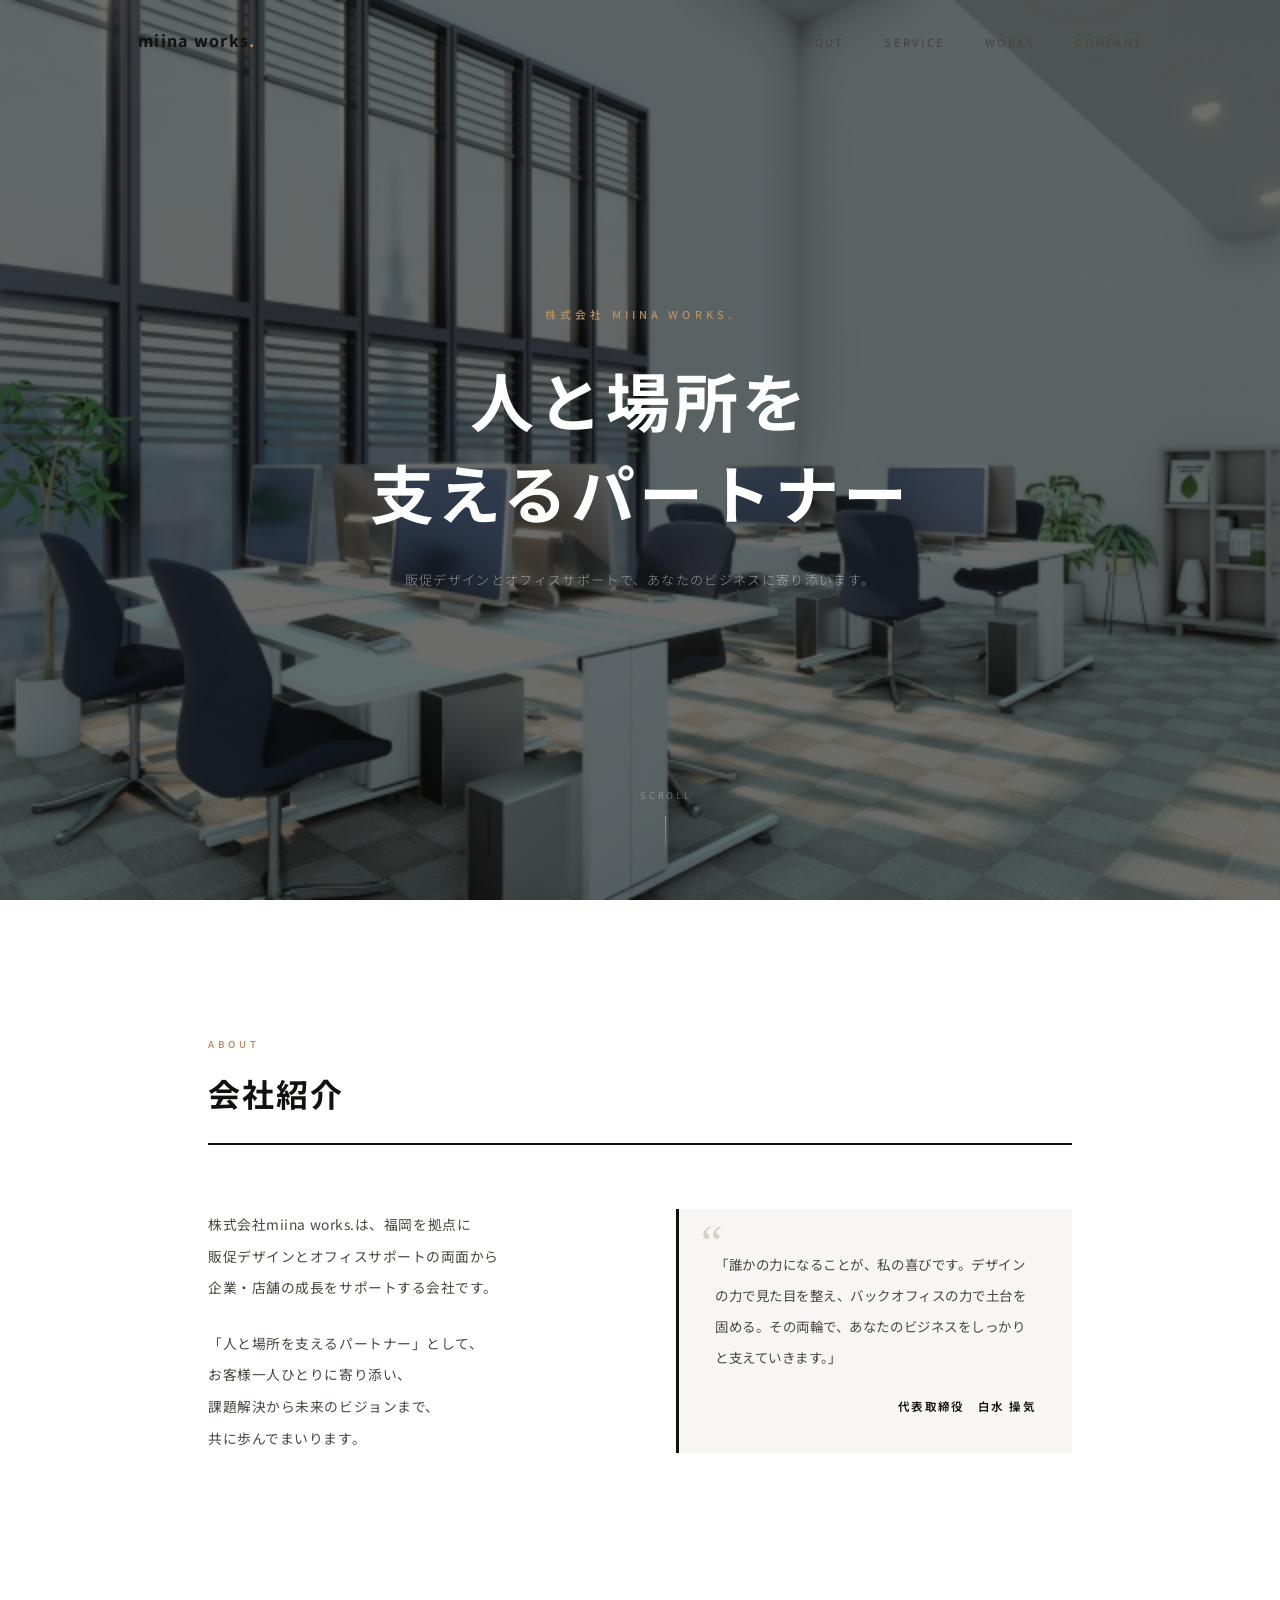
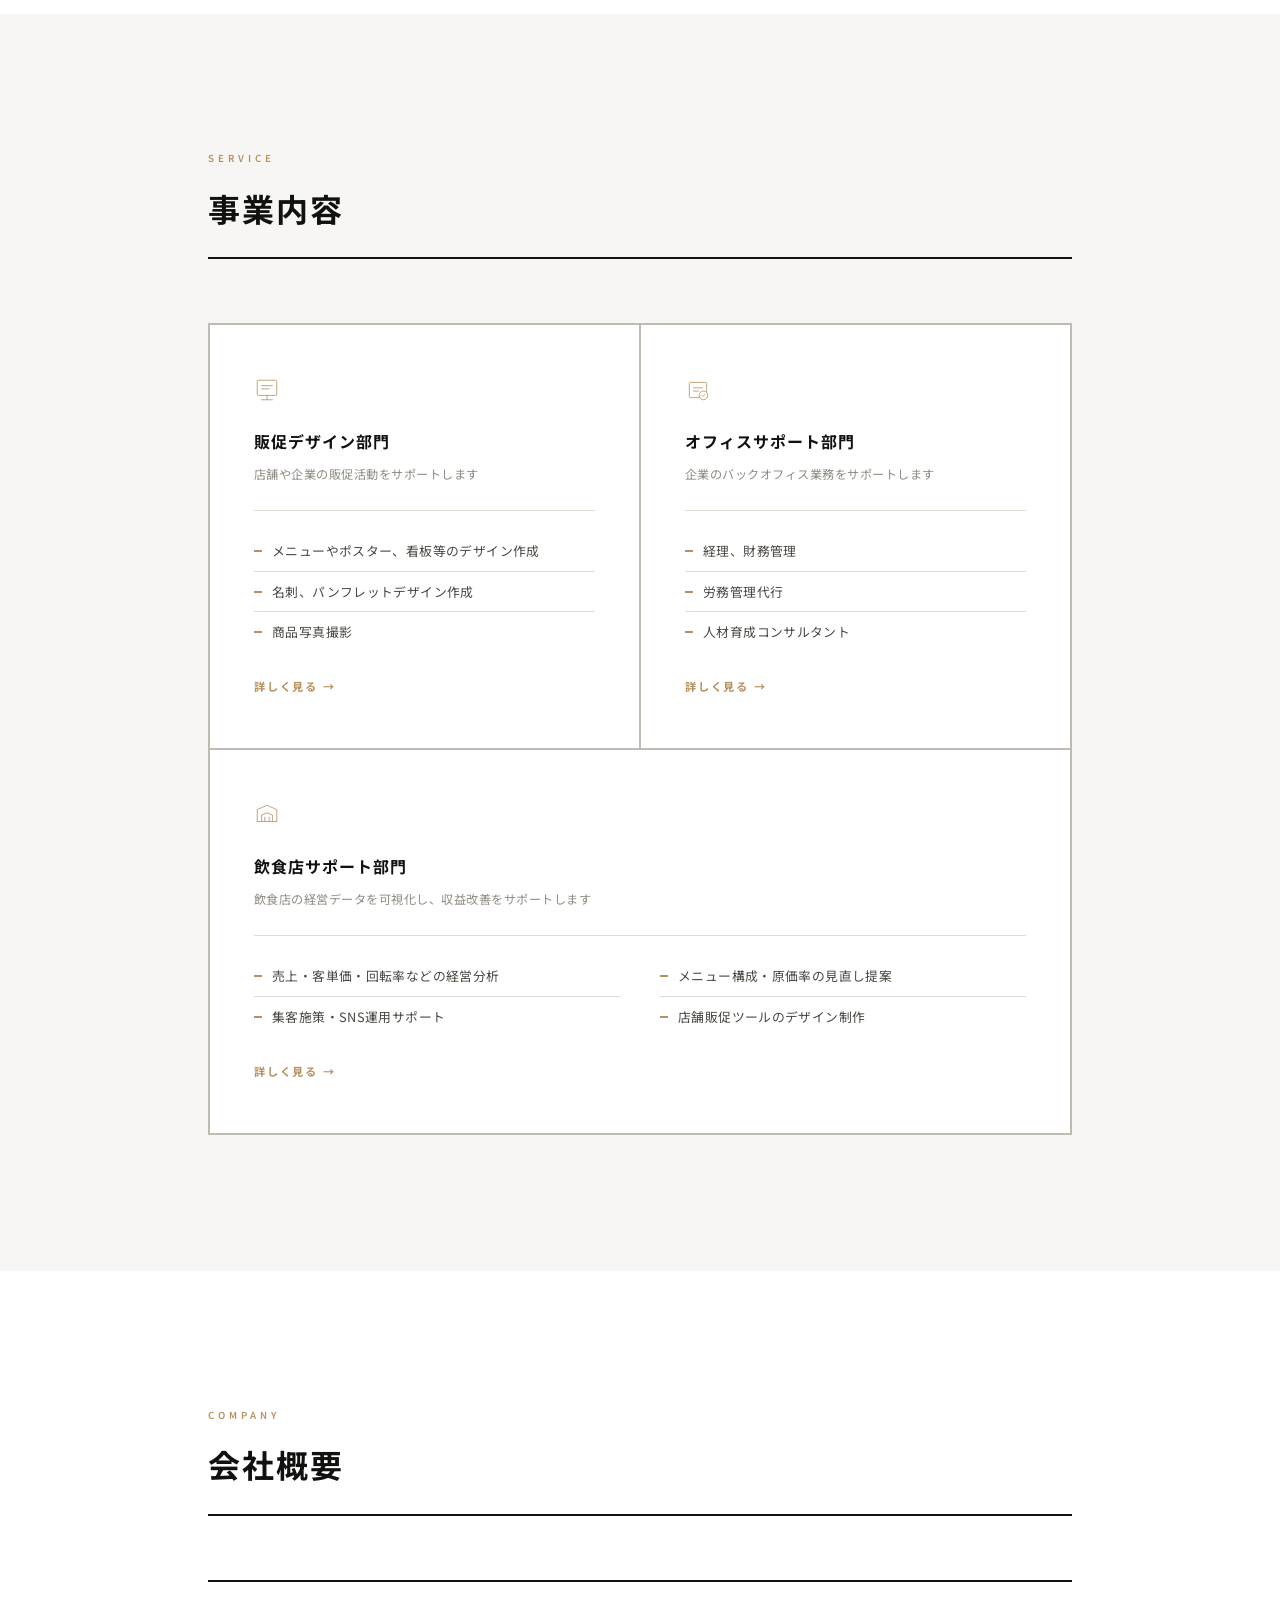
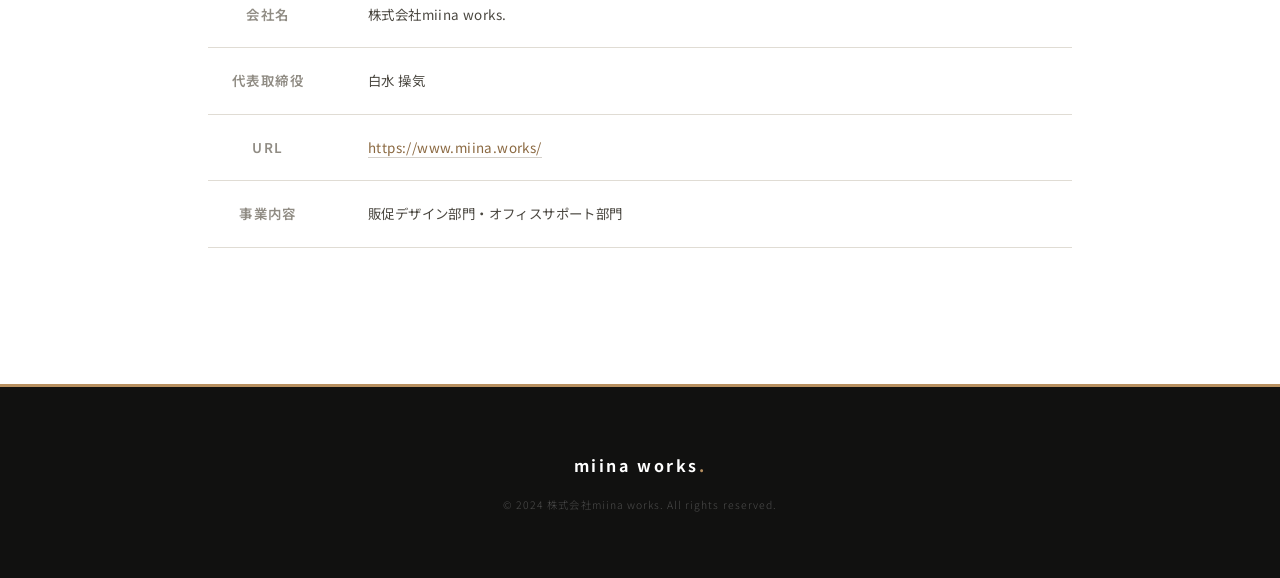
==== commit f19cdcc1: "fix: お問い合わせセクションとContactナビリンクを削除 Co-Authored-By: Claude Sonnet 4.6 <noreply@anthropic.com>" ====
--- a/index.html
+++ b/index.html
@@ -37,7 +37,6 @@
           <li><a href="#service">Service</a></li>
           <li><a href="works.html">Works</a></li>
           <li><a href="#company">Company</a></li>
-          <li><a href="#contact">Contact</a></li>
         </ul>
       </nav>
       <button class="hamburger" aria-label="メニューを開く">
@@ -184,45 +183,6 @@
     </div>
   </section>
 
-  <!-- Contact -->
-  <section id="contact" class="section contact">
-    <div class="section-inner">
-      <div class="section-label">Contact</div>
-      <h2 class="section-title">お問い合わせ</h2>
-      <p class="contact-lead reveal">お気軽にご連絡ください。</p>
-      <div class="contact-grid">
-        <a href="tel:08017595320" class="contact-card reveal">
-          <div class="contact-icon">
-            <svg viewBox="0 0 48 48" fill="none" xmlns="http://www.w3.org/2000/svg">
-              <path d="M10 12a2 2 0 012-2h4.5a1 1 0 01.97.757l2 8a1 1 0 01-.54 1.1l-3.1 1.55a22.06 22.06 0 009.77 9.77l1.55-3.1a1 1 0 011.1-.54l8 2a1 1 0 01.757.97V36a2 2 0 01-2 2C17.163 38 10 30.837 10 22v-10z" stroke="currentColor" stroke-width="1.5" stroke-linejoin="round"/>
-            </svg>
-          </div>
-          <p class="contact-label">お電話</p>
-          <p class="contact-value">080-1759-5320</p>
-        </a>
-        <a href="mailto:misaki@miina.works" class="contact-card reveal delay-1">
-          <div class="contact-icon">
-            <svg viewBox="0 0 48 48" fill="none" xmlns="http://www.w3.org/2000/svg">
-              <rect x="6" y="12" width="36" height="26" rx="2" stroke="currentColor" stroke-width="1.5"/>
-              <path d="M6 16l18 13 18-13" stroke="currentColor" stroke-width="1.5" stroke-linejoin="round"/>
-            </svg>
-          </div>
-          <p class="contact-label">メール</p>
-          <p class="contact-value">misaki@miina.works</p>
-        </a>
-        <div class="contact-card reveal delay-2">
-          <div class="contact-icon">
-            <svg viewBox="0 0 48 48" fill="none" xmlns="http://www.w3.org/2000/svg">
-              <path d="M24 6C17.373 6 12 11.373 12 18c0 9 12 24 12 24s12-15 12-24c0-6.627-5.373-12-12-12z" stroke="currentColor" stroke-width="1.5"/>
-              <circle cx="24" cy="18" r="4" stroke="currentColor" stroke-width="1.5"/>
-            </svg>
-          </div>
-          <p class="contact-label">所在地</p>
-          <p class="contact-value">〒811-0202<br>福岡市東区和白5-27-14<br>WOODHOUSEⅡ 203</p>
-        </div>
-      </div>
-    </div>
-  </section>
 
   <!-- Footer -->
   <footer class="footer">
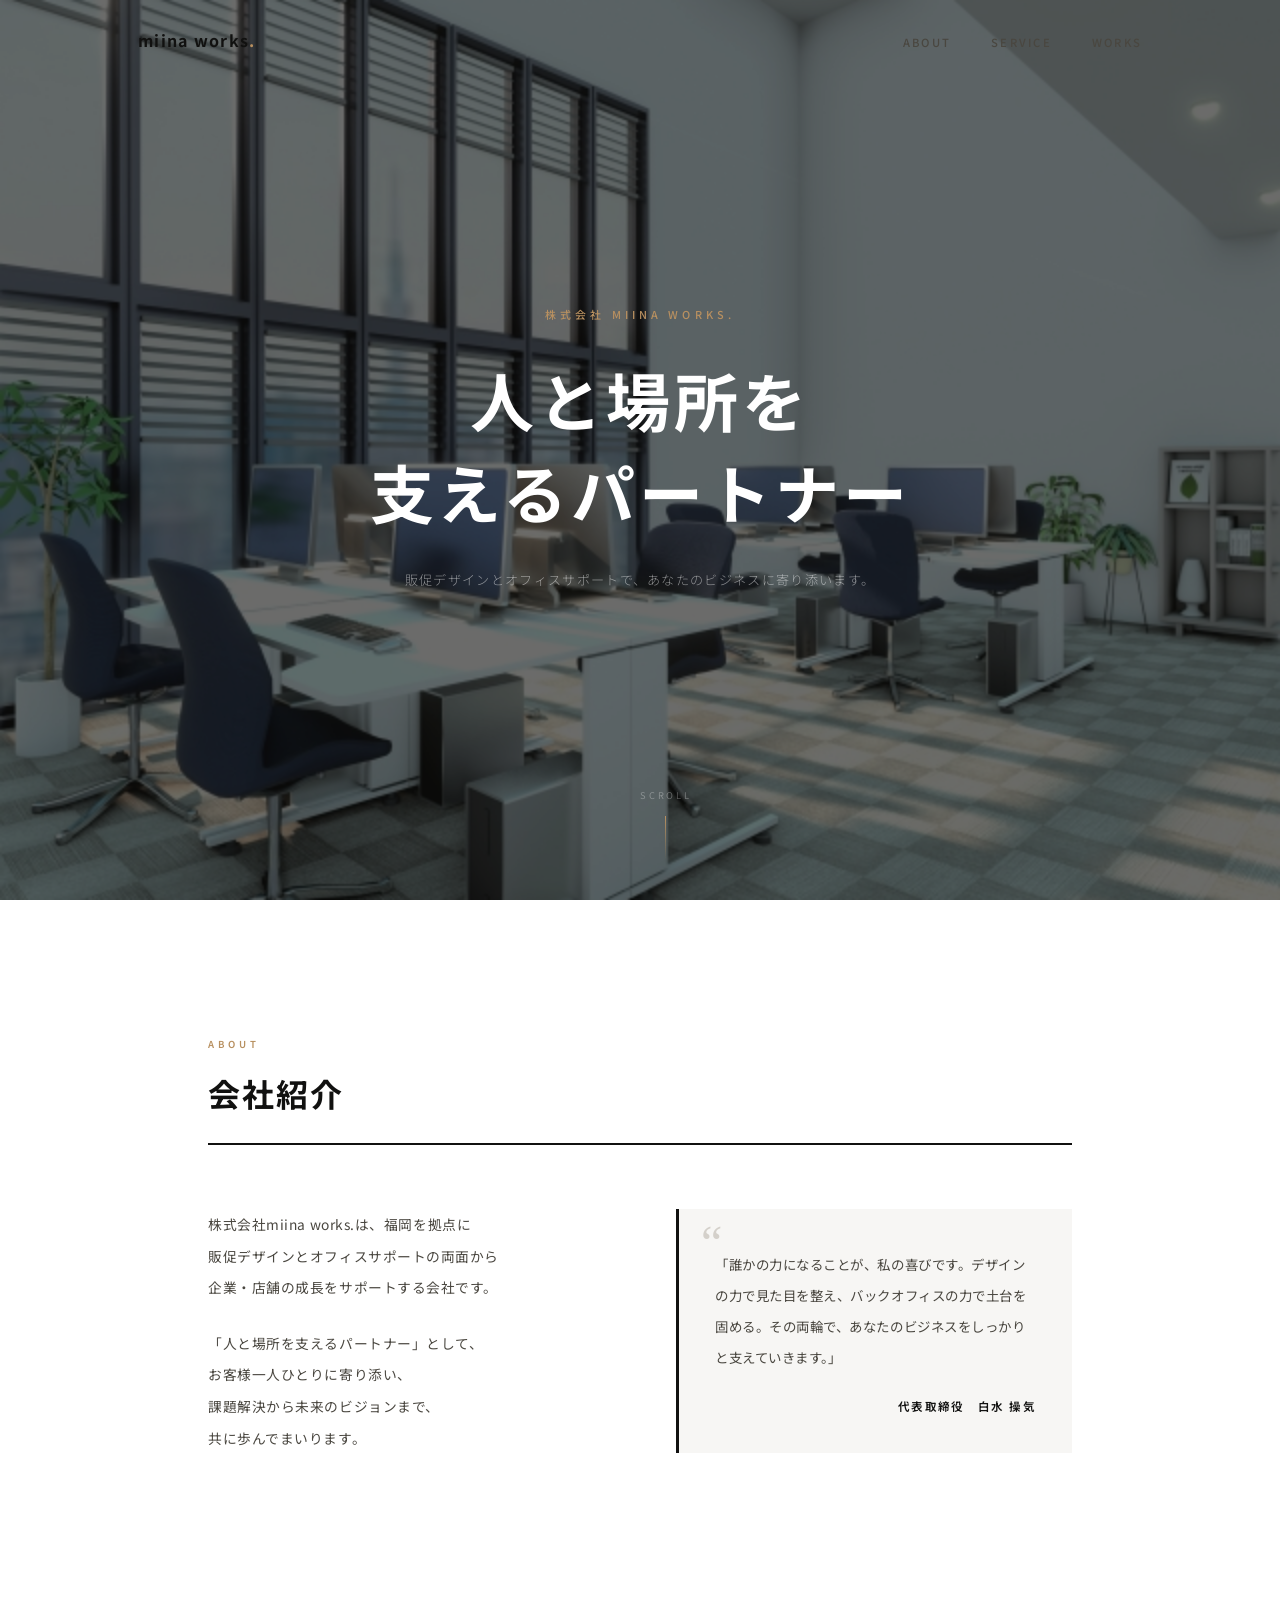
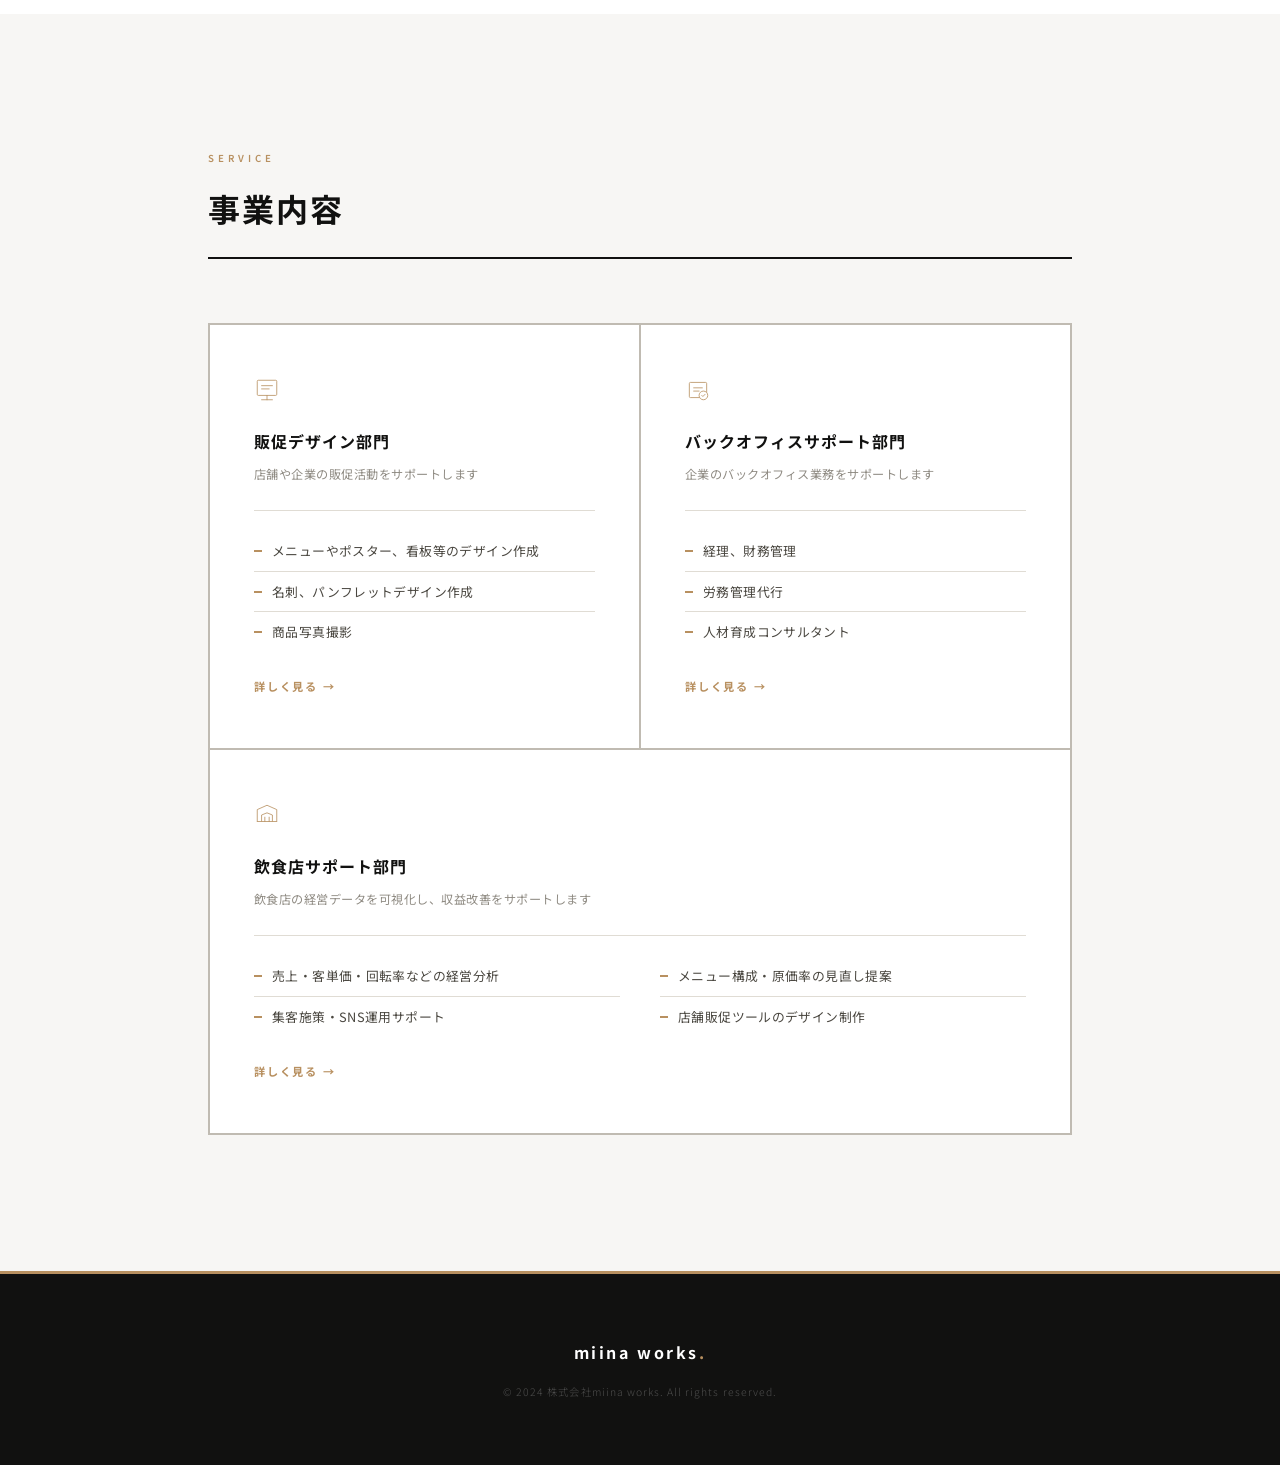
==== commit 4118fc77: "fix: オフィスサポート→バックオフィスサポートに変更、会社概要をトップから削除 Co-Authored-By: Claude Sonnet 4.6 <noreply@anthropic.com>" ====
--- a/index.html
+++ b/index.html
@@ -36,7 +36,6 @@
           <li><a href="#about">About</a></li>
           <li><a href="#service">Service</a></li>
           <li><a href="works.html">Works</a></li>
-          <li><a href="#company">Company</a></li>
         </ul>
       </nav>
       <button class="hamburger" aria-label="メニューを開く">
@@ -120,7 +119,7 @@
               <path d="M31 34l2 2 4-4" stroke="currentColor" stroke-width="1.5" stroke-linecap="round" stroke-linejoin="round"/>
             </svg>
           </div>
-          <h3 class="service-name">オフィスサポート部門</h3>
+          <h3 class="service-name">バックオフィスサポート部門</h3>
           <p class="service-desc">企業のバックオフィス業務をサポートします</p>
           <ul class="service-list">
             <li>経理、財務管理</li>
@@ -153,35 +152,6 @@
     </div>
   </section>
 
-  <!-- Company -->
-  <section id="company" class="section company">
-    <div class="section-inner">
-      <div class="section-label">Company</div>
-      <h2 class="section-title">会社概要</h2>
-      <div class="company-table-wrap reveal">
-        <table class="company-table">
-          <tbody>
-            <tr>
-              <th>会社名</th>
-              <td>株式会社miina works.</td>
-            </tr>
-            <tr>
-              <th>代表取締役</th>
-              <td>白水 操気</td>
-            </tr>
-            <tr>
-              <th>URL</th>
-              <td><a href="https://www.miina.works/" target="_blank" rel="noopener">https://www.miina.works/</a></td>
-            </tr>
-            <tr>
-              <th>事業内容</th>
-              <td>販促デザイン部門・オフィスサポート部門</td>
-            </tr>
-          </tbody>
-        </table>
-      </div>
-    </div>
-  </section>
 
 
   <!-- Footer -->
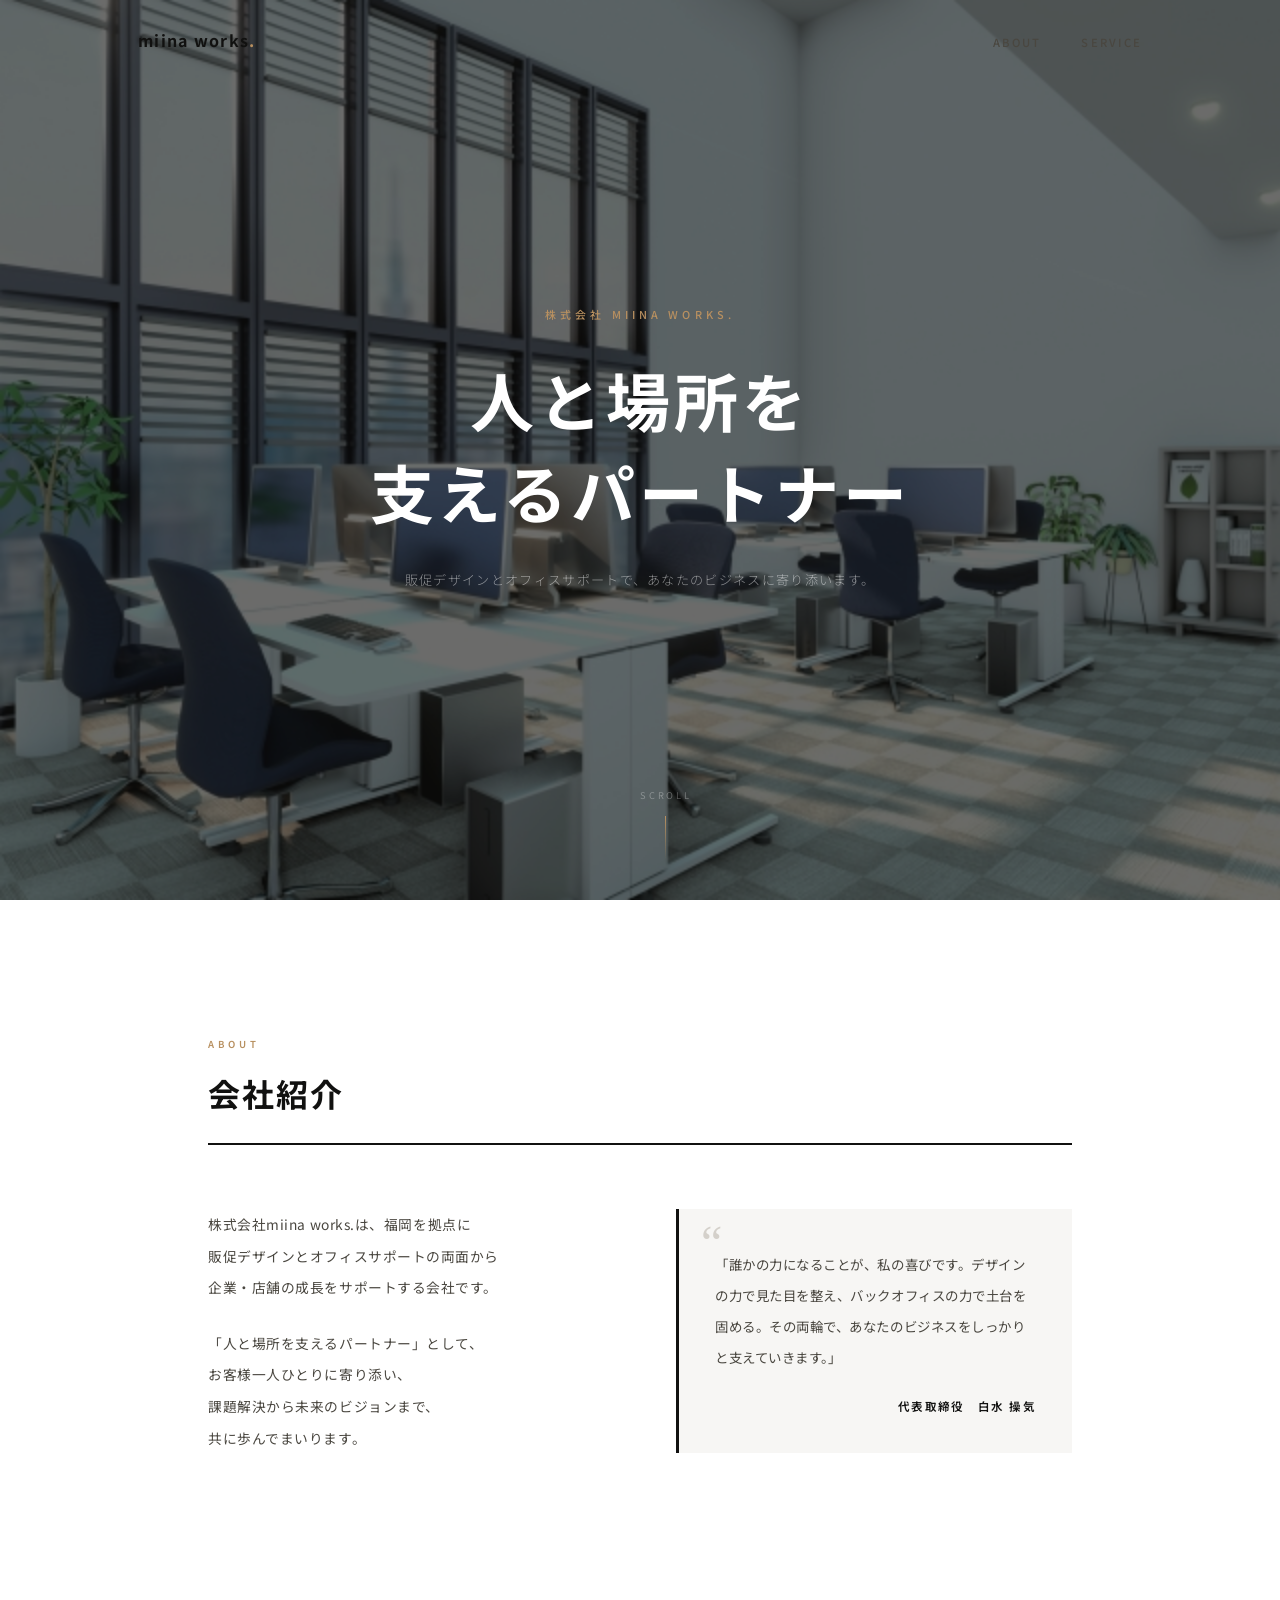
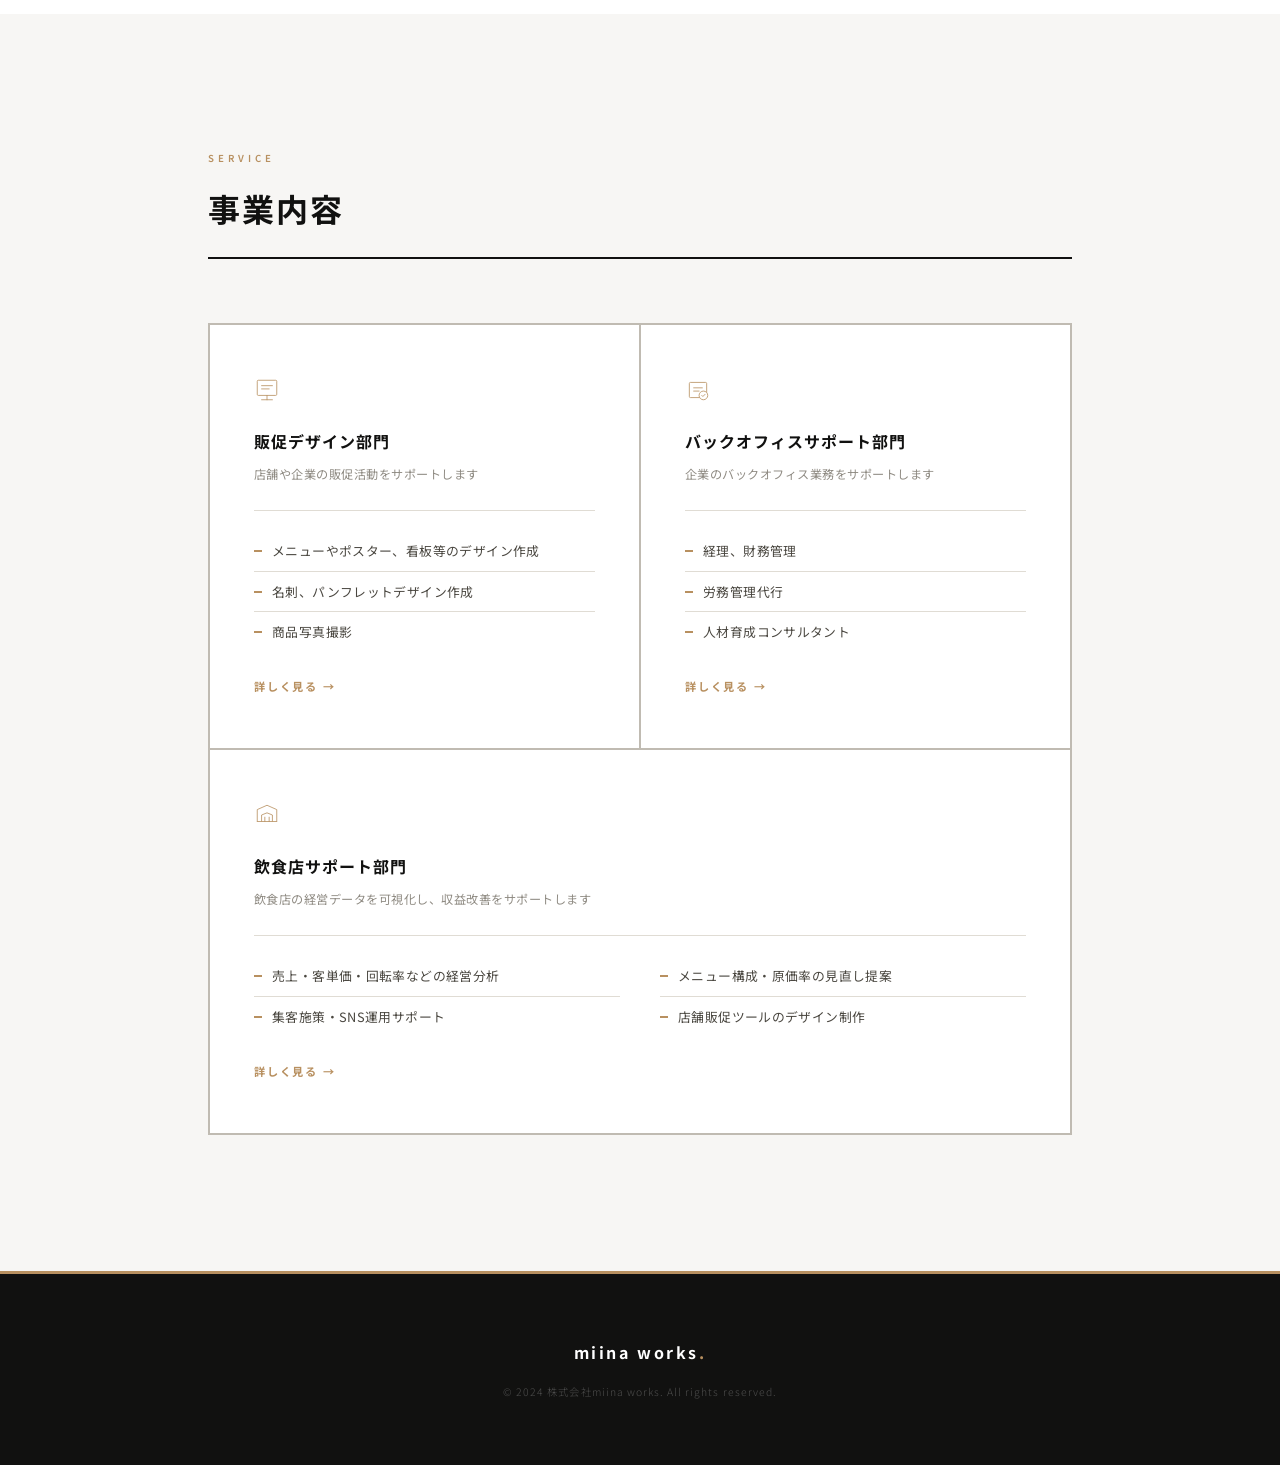
==== commit 8441ccb2: "fix: ナビからWorksリンクを削除 Co-Authored-By: Claude Sonnet 4.6 <noreply@anthropic.com>" ====
--- a/index.html
+++ b/index.html
@@ -35,7 +35,6 @@
         <ul class="nav-list">
           <li><a href="#about">About</a></li>
           <li><a href="#service">Service</a></li>
-          <li><a href="works.html">Works</a></li>
         </ul>
       </nav>
       <button class="hamburger" aria-label="メニューを開く">
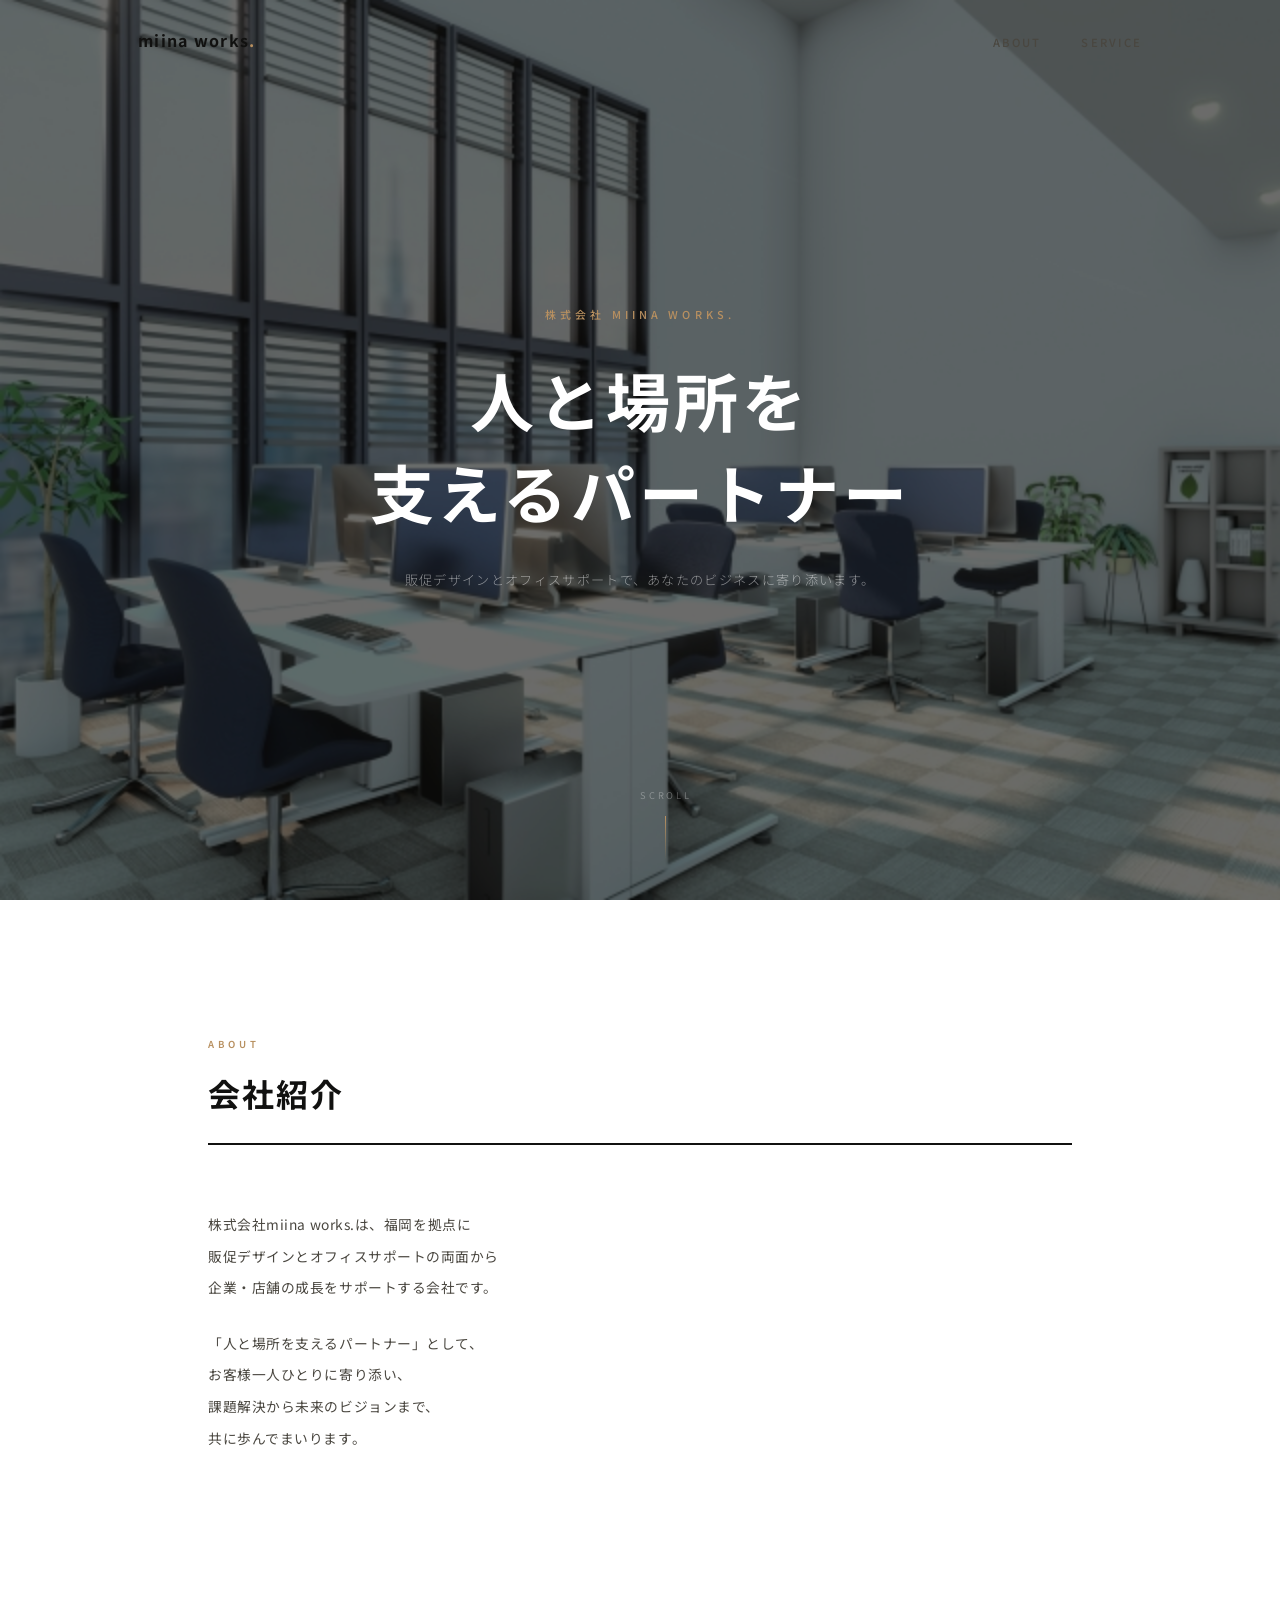
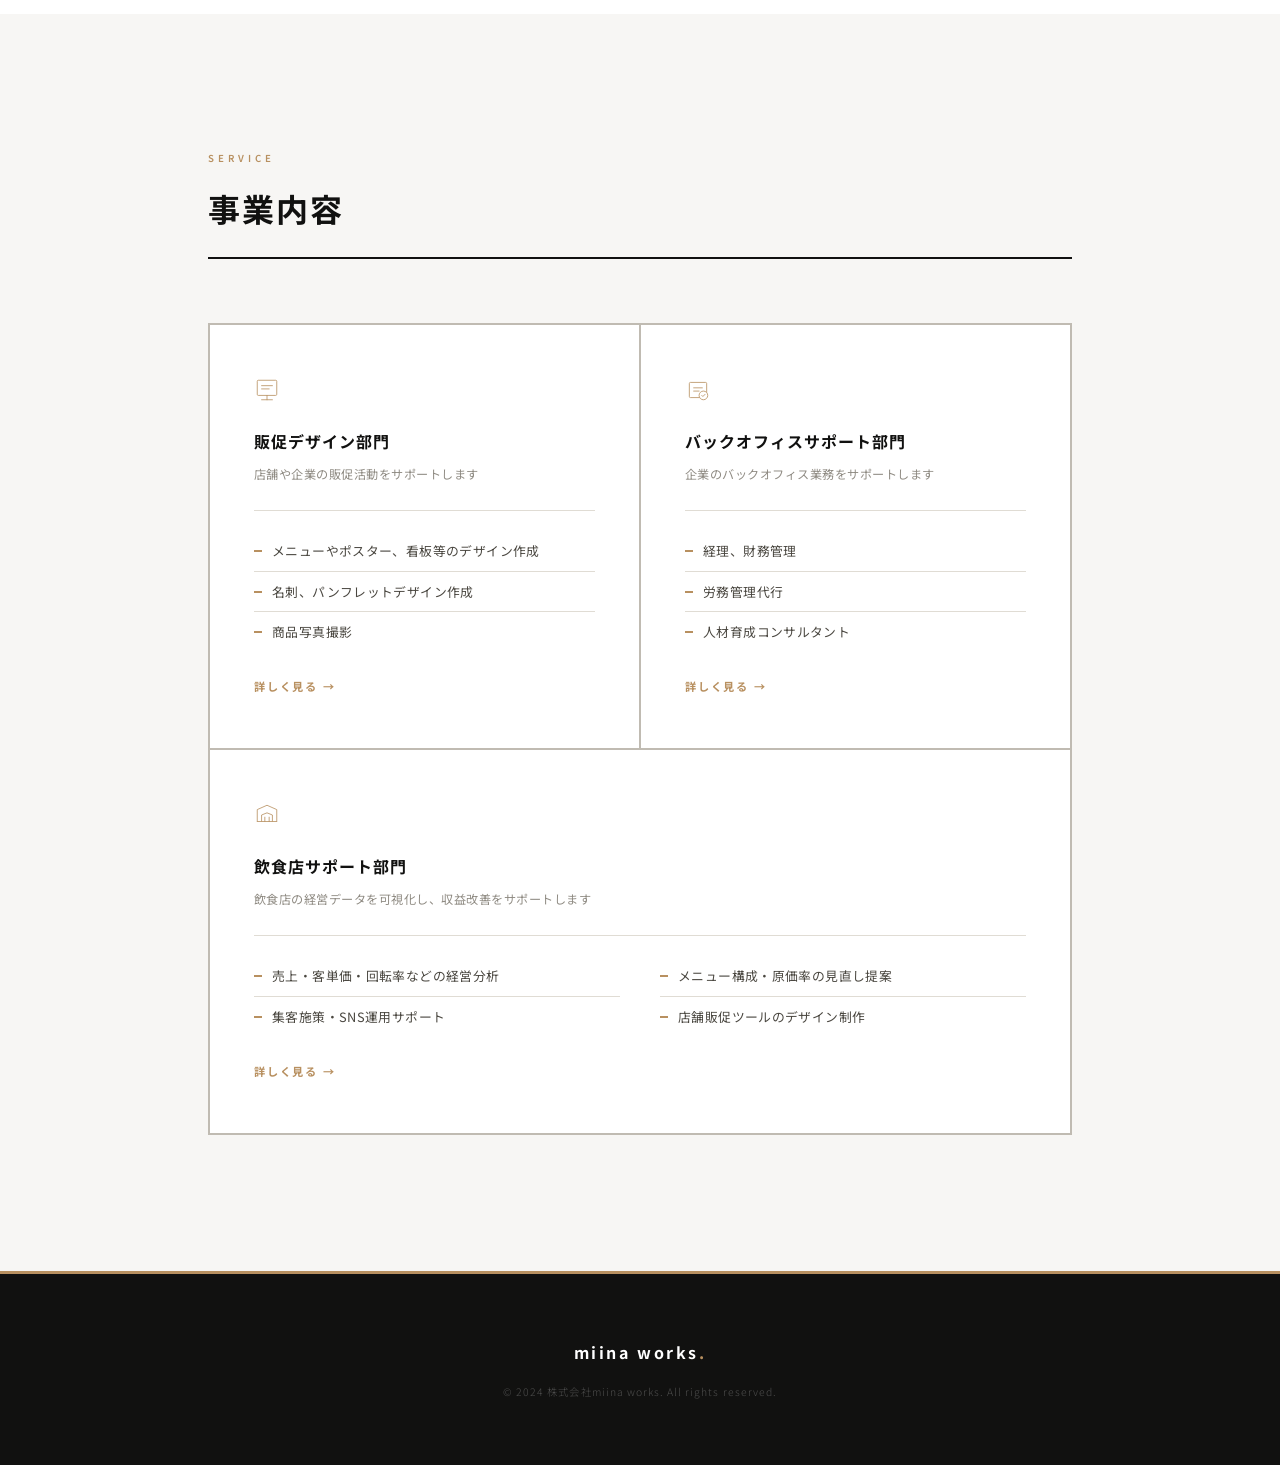
==== commit 292b82df: "fix: トップページの代表メッセージを削除 Co-Authored-By: Claude Opus 5.5 <noreply@anthropic.com>" ====
--- a/index.html
+++ b/index.html
@@ -75,12 +75,6 @@
         <div class="about-text reveal">
           <p>株式会社miina works.は、福岡を拠点に<br>販促デザインとオフィスサポートの両面から<br>企業・店舗の成長をサポートする会社です。</p>
           <p>「人と場所を支えるパートナー」として、<br>お客様一人ひとりに寄り添い、<br>課題解決から未来のビジョンまで、<br>共に歩んでまいります。</p>
-        </div>
-        <div class="about-message reveal delay-1">
-          <div class="message-card">
-            <p class="message-text">「誰かの力になることが、私の喜びです。デザインの力で見た目を整え、バックオフィスの力で土台を固める。その両輪で、あなたのビジネスをしっかりと支えていきます。」</p>
-            <p class="message-name">代表取締役　白水 操気</p>
-          </div>
         </div>
       </div>
     </div>
--- a/style.css
+++ b/style.css
@@ -293,7 +293,7 @@
 
 .about-grid {
   display: grid;
-  grid-template-columns: 1fr 1fr;
+  grid-template-columns: 1fr;
   gap: 72px;
   align-items: start;
 }
@@ -305,40 +305,6 @@
   margin-bottom: 24px;
   font-weight: 400;
   letter-spacing: 0.04em;
-}
-
-.message-card {
-  background: var(--off-white);
-  border-left: 3px solid var(--black);
-  padding: 40px 36px 36px;
-  position: relative;
-}
-.message-card::before {
-  content: '\201C';
-  position: absolute;
-  top: 10px;
-  left: 22px;
-  font-family: Georgia, serif;
-  font-size: 3rem;
-  color: var(--gray-mid);
-  line-height: 1;
-}
-
-.message-text {
-  font-size: 0.84rem;
-  line-height: 2.3;
-  color: var(--text-mid);
-  margin-bottom: 24px;
-  font-weight: 400;
-  letter-spacing: 0.04em;
-}
-
-.message-name {
-  font-size: 0.72rem;
-  letter-spacing: 0.12em;
-  color: var(--text-dark);
-  text-align: right;
-  font-weight: 600;
 }
 
 /* ============================
@@ -682,7 +648,6 @@
   }
   .company-table td { font-size: 0.78rem; }
 
-  .message-card { padding: 32px 24px 28px; }
 }
 
 @media (max-width: 480px) {
